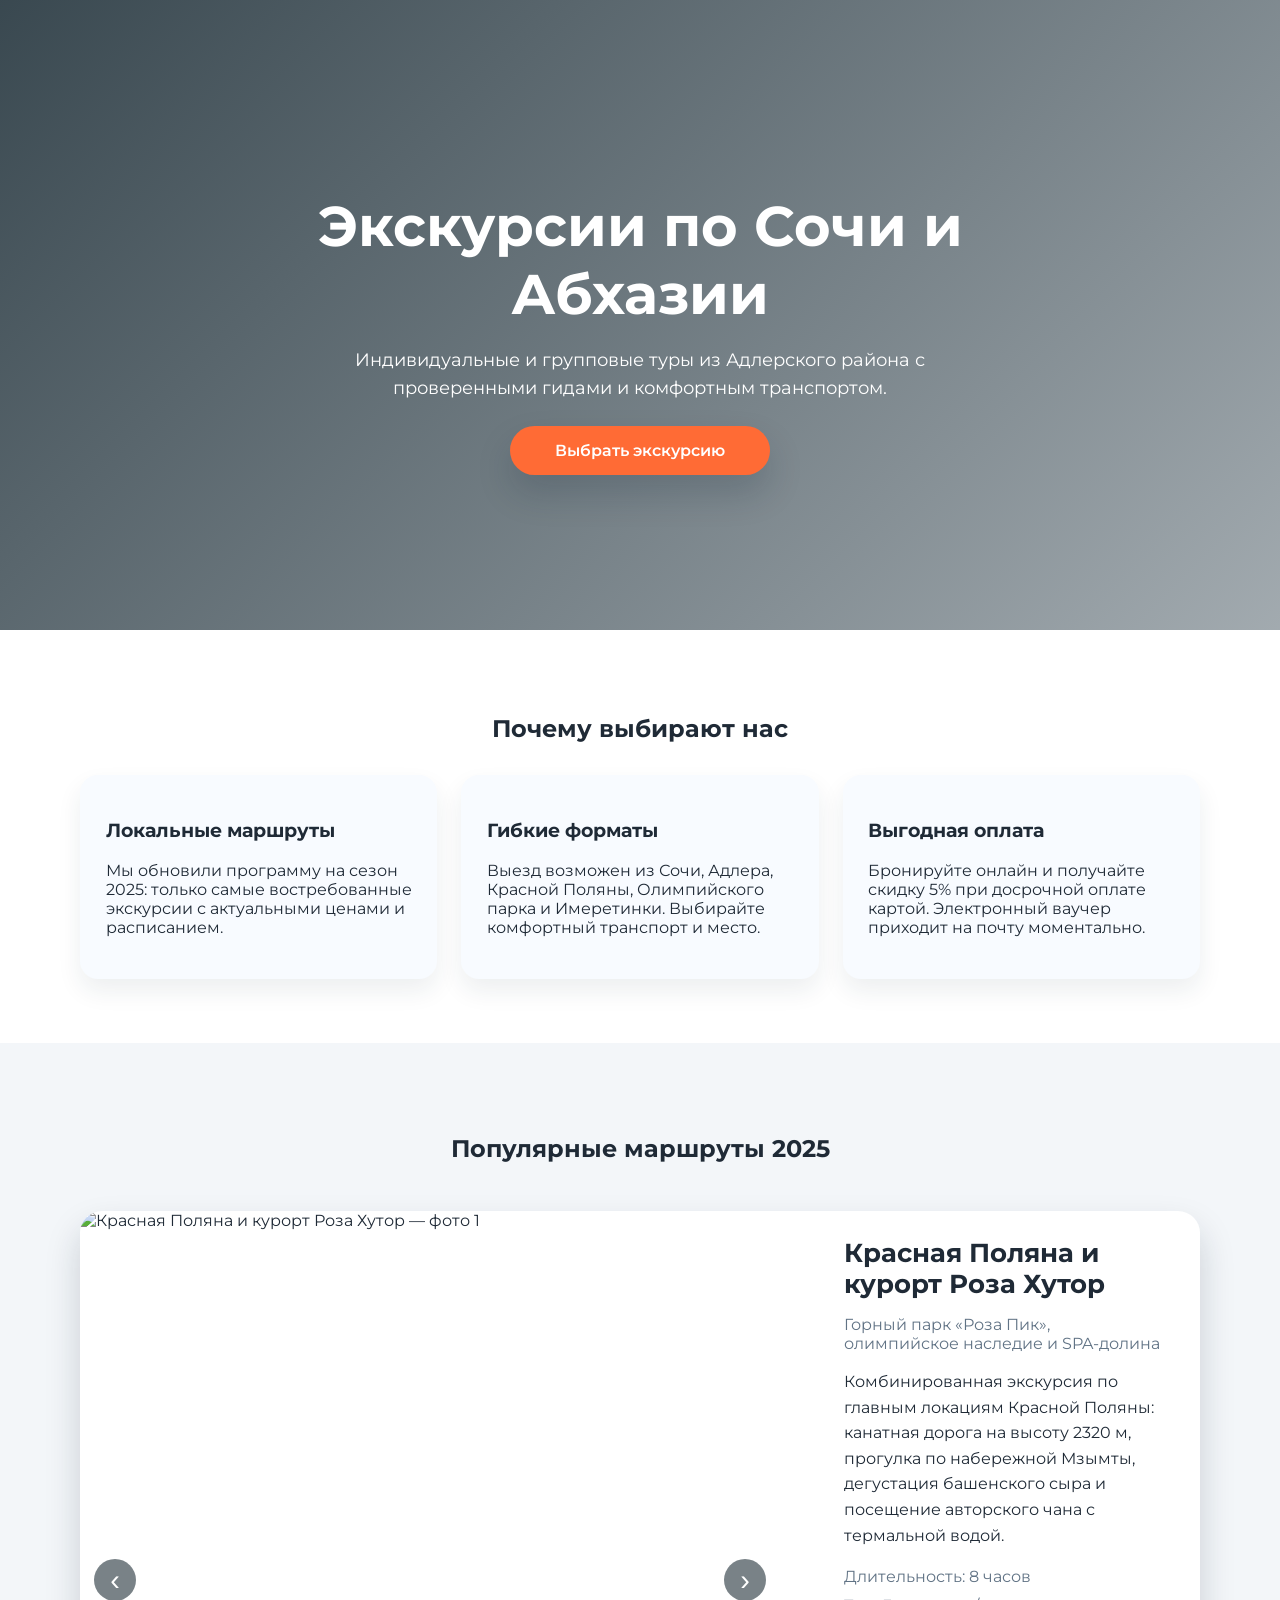
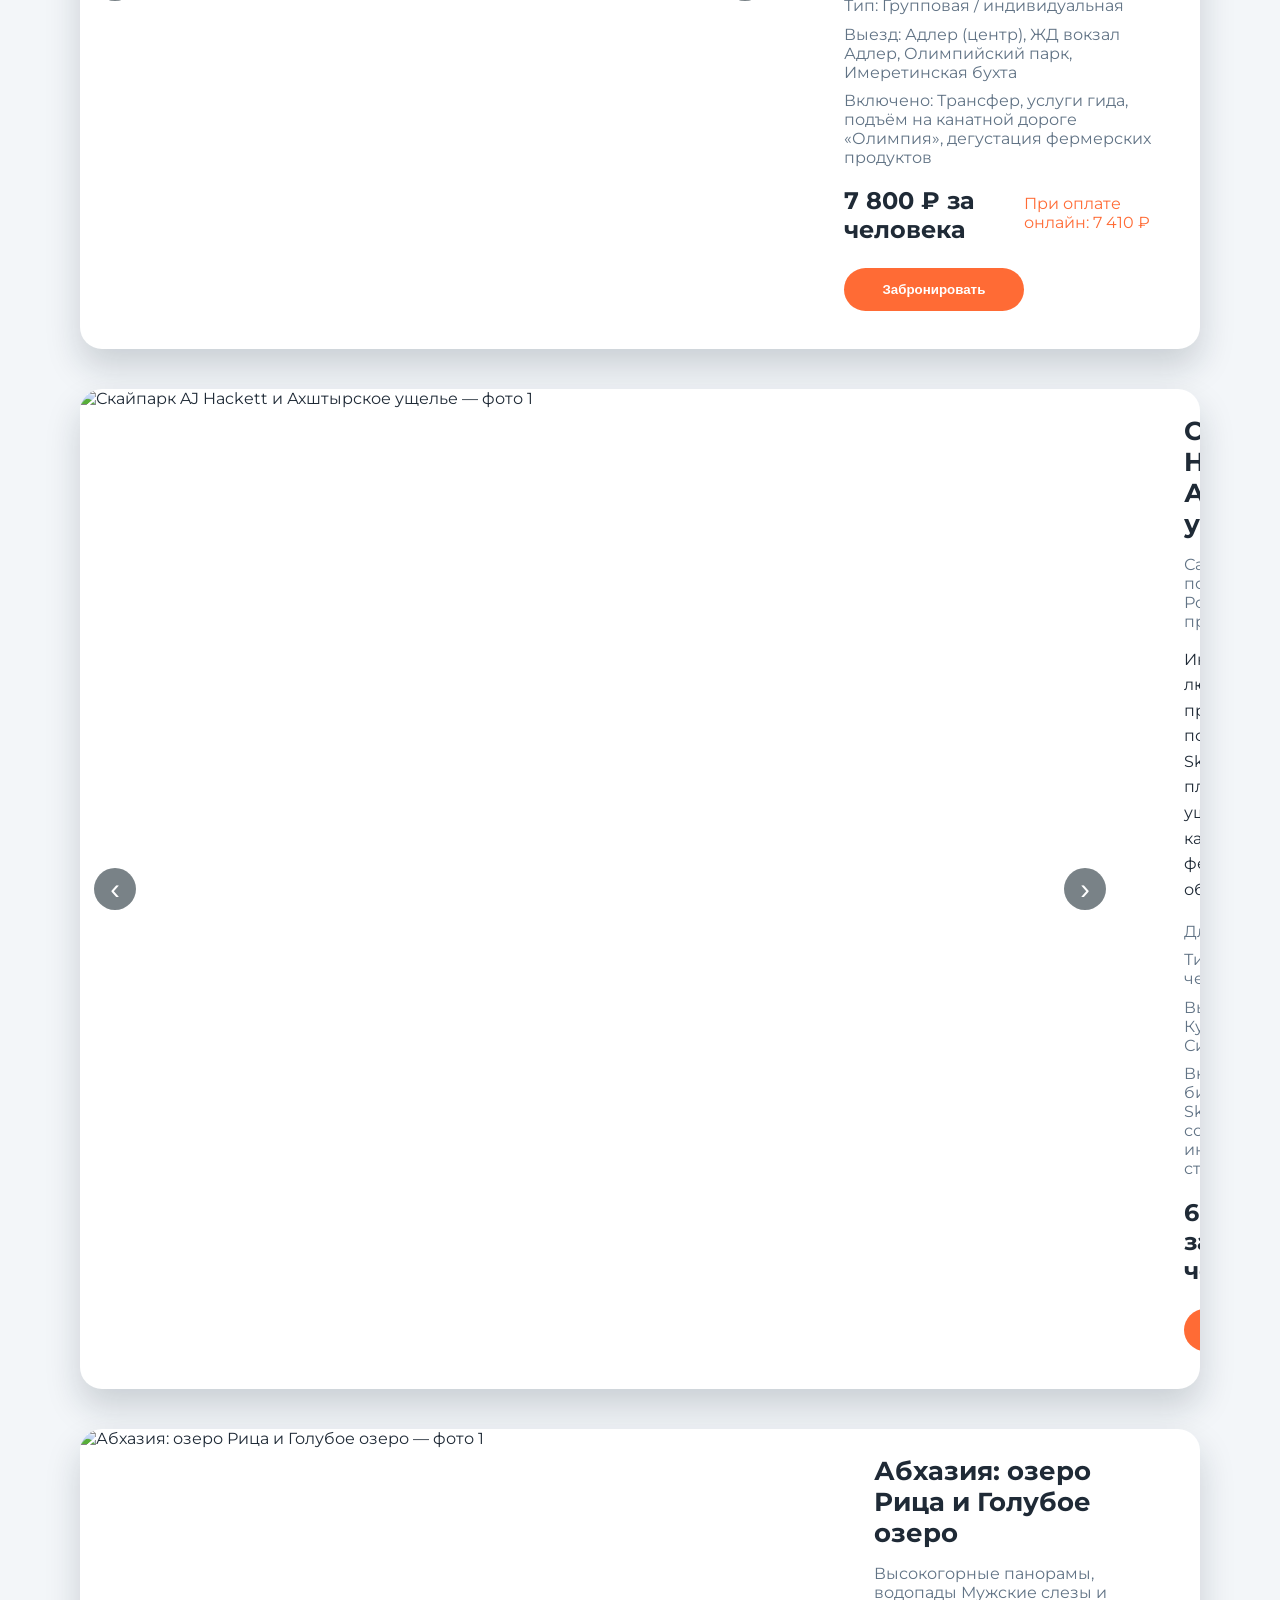
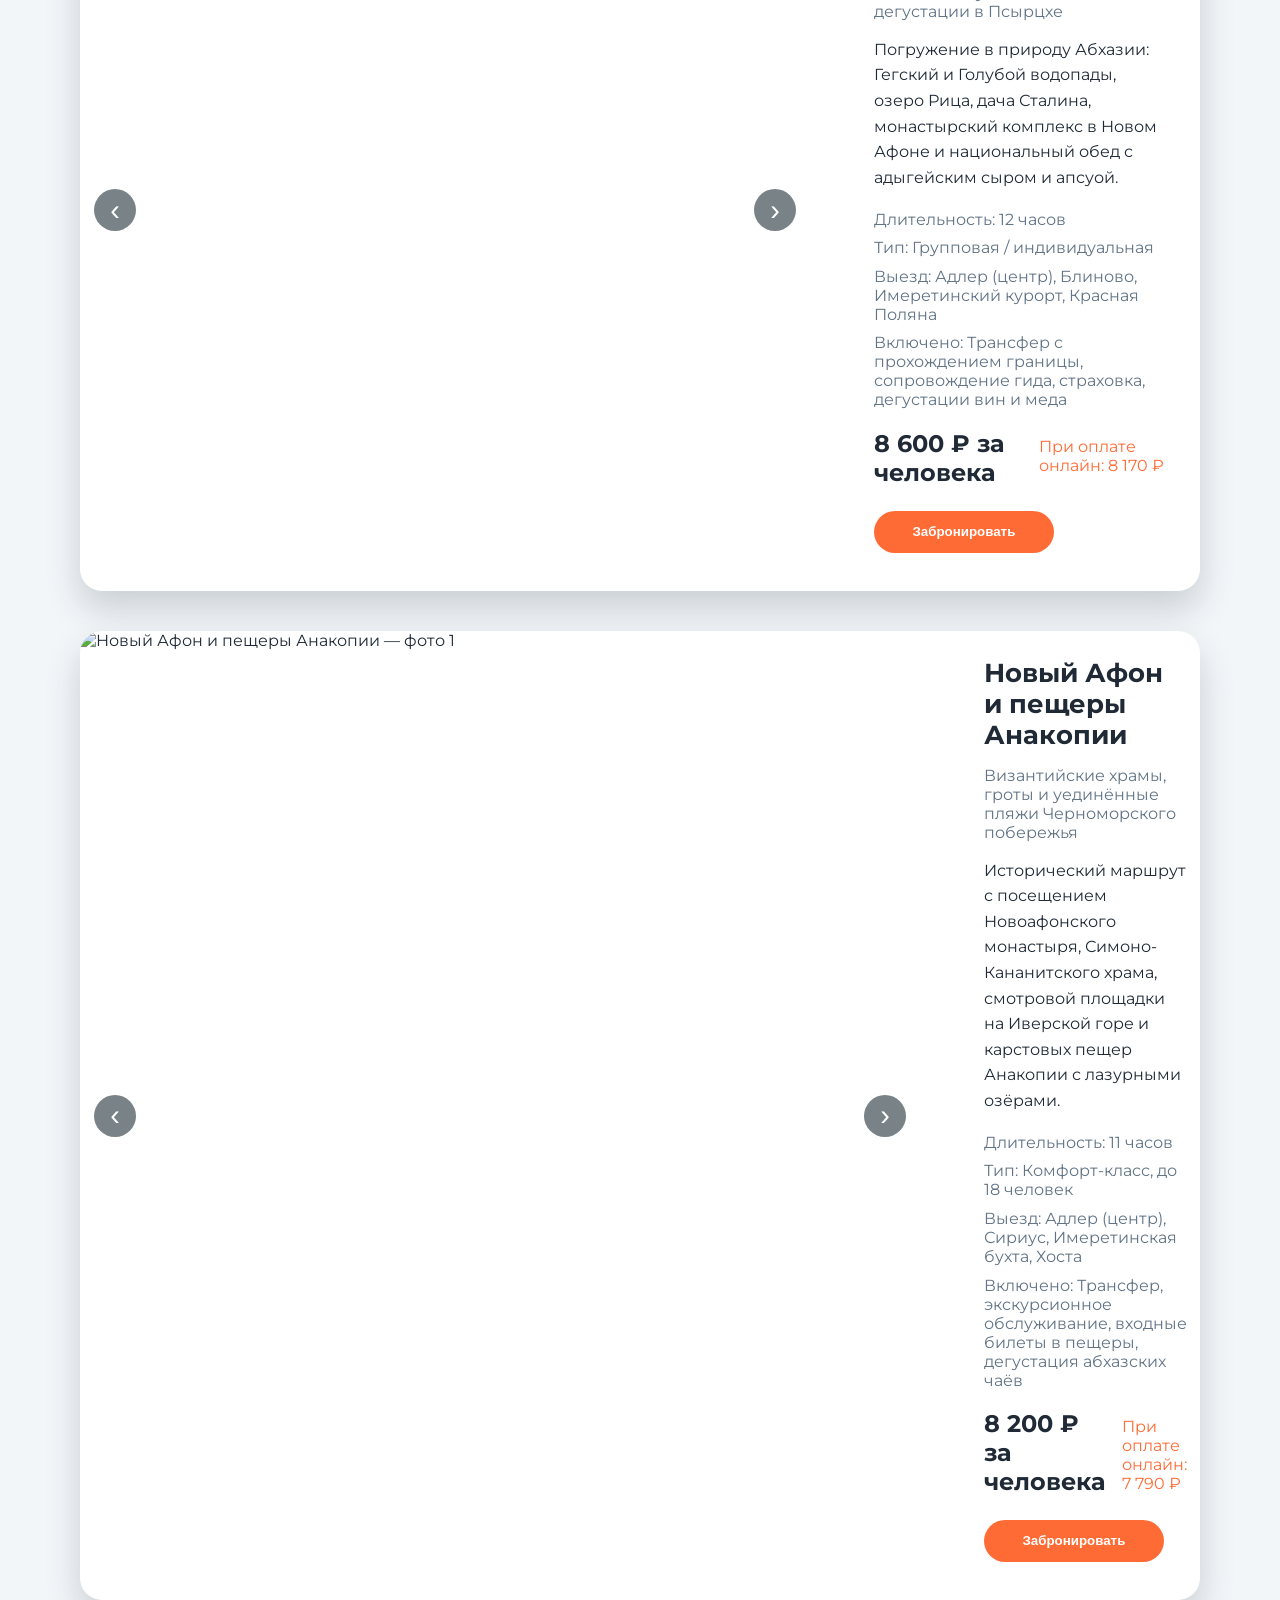
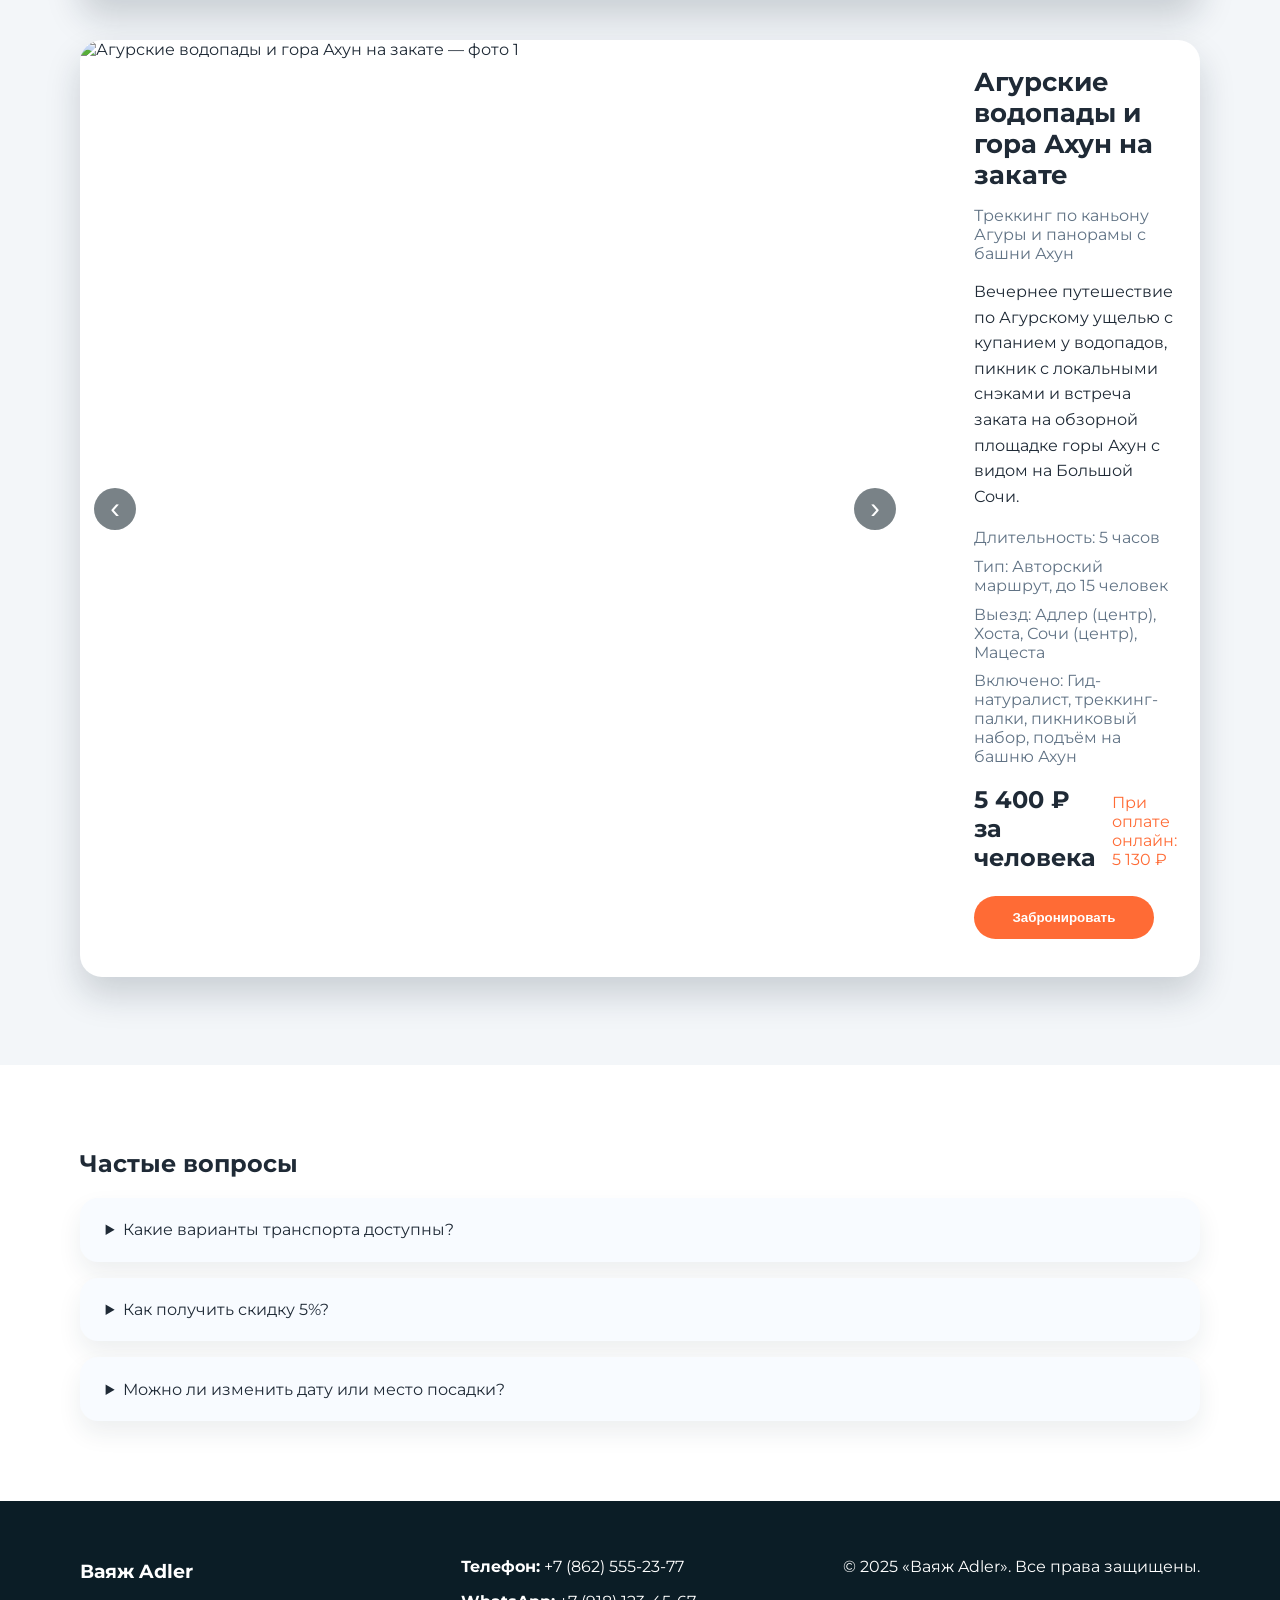
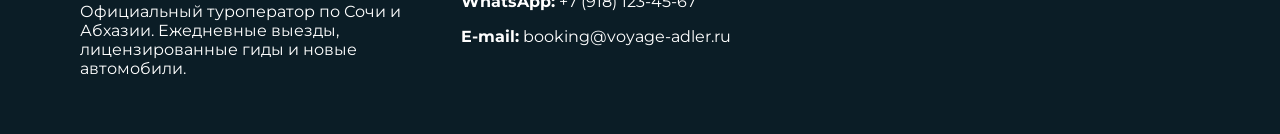
==== index.html @ 71c60f09 "Add excursion booking landing page" ====
<!DOCTYPE html>
<html lang="ru">
<head>
  <meta charset="UTF-8">
  <meta name="viewport" content="width=device-width, initial-scale=1.0">
  <title>Экскурсии Сочи и Абхазии | Ваяж Adler</title>
  <link rel="preconnect" href="https://fonts.googleapis.com">
  <link rel="preconnect" href="https://fonts.gstatic.com" crossorigin>
  <link href="https://fonts.googleapis.com/css2?family=Montserrat:wght@400;600;700&display=swap" rel="stylesheet">
  <link rel="stylesheet" href="css/style.css">
</head>
<body>
  <header class="hero">
    <div class="hero__overlay"></div>
    <div class="hero__content">
      <h1>Экскурсии по Сочи и Абхазии</h1>
      <p>Индивидуальные и групповые туры из Адлерского района с проверенными гидами и комфортным транспортом.</p>
      <a href="#tours" class="hero__cta">Выбрать экскурсию</a>
    </div>
  </header>

  <main>
    <section class="about">
      <div class="container">
        <h2>Почему выбирают нас</h2>
        <div class="about__grid">
          <article>
            <h3>Локальные маршруты</h3>
            <p>Мы обновили программу на сезон 2025: только самые востребованные экскурсии с актуальными ценами и расписанием.</p>
          </article>
          <article>
            <h3>Гибкие форматы</h3>
            <p>Выезд возможен из Сочи, Адлера, Красной Поляны, Олимпийского парка и Имеретинки. Выбирайте комфортный транспорт и место.</p>
          </article>
          <article>
            <h3>Выгодная оплата</h3>
            <p>Бронируйте онлайн и получайте скидку 5% при досрочной оплате картой. Электронный ваучер приходит на почту моментально.</p>
          </article>
        </div>
      </div>
    </section>

    <section id="tours" class="tours container">
      <h2>Популярные маршруты 2025</h2>
      <div id="tour-list" class="tours__list"></div>
    </section>

    <section class="faq">
      <div class="container">
        <h2>Частые вопросы</h2>
        <details>
          <summary>Какие варианты транспорта доступны?</summary>
          <p>Для индивидуальных и малых групп доступны бизнес-класс кроссоверы и минивэны на 6–8 мест, для больших компаний — комфортные туристические автобусы на 30–45 мест.</p>
        </details>
        <details>
          <summary>Как получить скидку 5%?</summary>
          <p>При выборе опции «Оплатить онлайн картой» система автоматически рассчитает скидку. После оплаты вы получаете подтверждение и ваучер на указанную почту.</p>
        </details>
        <details>
          <summary>Можно ли изменить дату или место посадки?</summary>
          <p>Вы можете бесплатно изменить дату и точку выезда не позднее чем за 24 часа до старта экскурсии. Просто ответьте на письмо-подтверждение или свяжитесь с менеджером.</p>
        </details>
      </div>
    </section>
  </main>

  <footer class="footer">
    <div class="container footer__content">
      <div>
        <h3>Ваяж Adler</h3>
        <p>Официальный туроператор по Сочи и Абхазии. Ежедневные выезды, лицензированные гиды и новые автомобили.</p>
      </div>
      <div>
        <p><strong>Телефон:</strong> +7 (862) 555-23-77</p>
        <p><strong>WhatsApp:</strong> +7 (918) 123-45-67</p>
        <p><strong>E-mail:</strong> booking@voyage-adler.ru</p>
      </div>
      <div>
        <p>© 2025 «Ваяж Adler». Все права защищены.</p>
      </div>
    </div>
  </footer>

  <div id="booking-modal" class="modal" aria-hidden="true">
    <div class="modal__dialog" role="dialog" aria-modal="true" aria-labelledby="modal-title">
      <button class="modal__close" type="button" aria-label="Закрыть">×</button>
      <div id="modal-content"></div>
    </div>
  </div>

  <template id="tour-card-template">
    <article class="tour-card">
      <div class="tour-card__media">
        <div class="tour-card__carousel">
          <button class="carousel__btn carousel__btn--prev" type="button" aria-label="Предыдущее фото">‹</button>
          <div class="carousel__viewport">
            <div class="carousel__track"></div>
          </div>
          <button class="carousel__btn carousel__btn--next" type="button" aria-label="Следующее фото">›</button>
        </div>
      </div>
      <div class="tour-card__body">
        <h3 class="tour-card__title"></h3>
        <p class="tour-card__subtitle"></p>
        <p class="tour-card__description"></p>
        <ul class="tour-card__meta"></ul>
        <div class="tour-card__pricing"></div>
        <button class="tour-card__book" type="button">Забронировать</button>
      </div>
    </article>
  </template>

  <template id="booking-form-template">
    <form class="booking-form">
      <h2 id="modal-title">Бронирование экскурсии</h2>
      <p class="booking-form__tour"></p>
      <label>
        Контактное лицо
        <input name="clientName" type="text" required placeholder="Имя и фамилия">
      </label>
      <label>
        Телефон
        <input name="phone" type="tel" required placeholder="+7 (___) ___-__-__">
      </label>
      <label>
        Email для подтверждения
        <input name="email" type="email" required placeholder="name@example.com">
      </label>
      <label>
        Дата экскурсии
        <input name="date" type="date" required>
      </label>
      <label>
        Место выезда
        <select name="pickup" required></select>
      </label>
      <label>
        Транспорт
        <select name="transport" required>
          <option value="minivan" data-capacity="8">Минивэн (до 8 мест)</option>
          <option value="suv" data-capacity="5">Кроссовер (до 5 мест)</option>
          <option value="bus" data-capacity="40">Автобус (до 40 мест)</option>
        </select>
      </label>
      <label>
        Выбор места
        <select name="seat" required></select>
      </label>
      <label>
        Количество участников
        <input name="participants" type="number" min="1" max="40" value="2" required>
      </label>
      <fieldset class="booking-form__payment">
        <legend>Способ оплаты</legend>
        <label>
          <input type="radio" name="payment" value="onsite" checked>
          Оплата на месте (без скидки)
        </label>
        <label>
          <input type="radio" name="payment" value="online">
          Оплатить онлайн картой (скидка 5%)
        </label>
      </fieldset>
      <p class="booking-form__total"></p>
      <button type="submit">Отправить заявку</button>
    </form>
  </template>

  <script src="js/app.js" type="module"></script>
</body>
</html>
---- css/style.css ----
:root {
  --accent: #ff6b35;
  --accent-dark: #e85a2b;
  --bg: #0b1d26;
  --text: #1f2a36;
  --muted: #617385;
  --radius: 18px;
  --shadow: 0 18px 35px rgba(15, 35, 52, 0.18);
}

* {
  box-sizing: border-box;
}

body {
  margin: 0;
  font-family: 'Montserrat', sans-serif;
  color: var(--text);
  background: #f3f6f9;
}

img {
  max-width: 100%;
  display: block;
}

.container {
  width: min(1120px, 90%);
  margin: 0 auto;
}

.hero {
  position: relative;
  min-height: 70vh;
  display: grid;
  place-items: center;
  background: url('https://images.unsplash.com/photo-1526481280695-3c4697b59be5?auto=format&fit=crop&w=1600&q=80') center/cover no-repeat;
  text-align: center;
  color: #fff;
}

.hero__overlay {
  position: absolute;
  inset: 0;
  background: linear-gradient(135deg, rgba(11, 29, 38, 0.8), rgba(11, 29, 38, 0.35));
}

.hero__content {
  position: relative;
  padding: 2rem;
  max-width: 720px;
}

.hero h1 {
  font-size: clamp(2rem, 5vw, 3.5rem);
  margin-bottom: 1rem;
}

.hero p {
  font-size: 1.1rem;
  line-height: 1.6;
  margin-bottom: 1.5rem;
}

.hero__cta {
  display: inline-block;
  padding: 0.95rem 2.8rem;
  background: var(--accent);
  color: #fff;
  font-weight: 600;
  border-radius: 999px;
  text-decoration: none;
  box-shadow: var(--shadow);
  transition: transform 0.3s ease, background 0.3s ease;
}

.hero__cta:hover {
  transform: translateY(-2px);
  background: var(--accent-dark);
}

.about {
  padding: 4rem 0;
  background: #fff;
}

.about h2 {
  text-align: center;
  margin-bottom: 2rem;
}

.about__grid {
  display: grid;
  gap: 1.5rem;
  grid-template-columns: repeat(auto-fit, minmax(220px, 1fr));
}

.about__grid article {
  padding: 1.6rem;
  border-radius: var(--radius);
  background: #f8fbff;
  box-shadow: 0 12px 25px rgba(20, 45, 60, 0.08);
}

.tours {
  padding: 4.5rem 0 5.5rem;
}

.tours h2 {
  text-align: center;
  margin-bottom: 3rem;
}

.tours__list {
  display: grid;
  gap: 2.5rem;
}

.tour-card {
  display: grid;
  gap: 2rem;
  background: #fff;
  border-radius: calc(var(--radius) + 4px);
  box-shadow: var(--shadow);
  overflow: hidden;
}

.tour-card__media {
  position: relative;
  aspect-ratio: 16 / 10;
}

.tour-card__carousel {
  height: 100%;
  position: relative;
}

.carousel__viewport {
  height: 100%;
  overflow: hidden;
}

.carousel__track {
  display: flex;
  height: 100%;
  transition: transform 0.45s ease;
}

.carousel__track img {
  flex: 0 0 100%;
  width: 100%;
  object-fit: cover;
}

.carousel__btn {
  position: absolute;
  top: 50%;
  transform: translateY(-50%);
  background: rgba(11, 29, 38, 0.55);
  color: #fff;
  border: none;
  width: 42px;
  height: 42px;
  border-radius: 50%;
  cursor: pointer;
  font-size: 1.8rem;
  line-height: 1;
  display: grid;
  place-items: center;
  transition: background 0.2s ease;
}

.carousel__btn:hover {
  background: rgba(11, 29, 38, 0.75);
}

.carousel__btn--prev {
  left: 14px;
}

.carousel__btn--next {
  right: 14px;
}

.tour-card__body {
  padding: 0 2rem 2.4rem;
}

.tour-card__title {
  font-size: 1.6rem;
  margin-bottom: 0.3rem;
}

.tour-card__subtitle {
  color: var(--muted);
  margin-bottom: 1rem;
}

.tour-card__description {
  line-height: 1.6;
  margin-bottom: 1.2rem;
}

.tour-card__meta {
  list-style: none;
  padding: 0;
  margin: 0 0 1.2rem;
  display: grid;
  gap: 0.6rem;
}

.tour-card__meta li {
  display: flex;
  align-items: center;
  gap: 0.6rem;
  color: var(--muted);
}

.tour-card__pricing {
  display: flex;
  align-items: baseline;
  gap: 1rem;
  margin-bottom: 1.5rem;
}

.tour-card__price {
  font-size: 1.5rem;
  font-weight: 700;
}

.tour-card__discount {
  font-size: 1rem;
  color: var(--accent);
}

.tour-card__book {
  padding: 0.85rem 2.4rem;
  border: none;
  border-radius: 999px;
  background: var(--accent);
  color: #fff;
  font-weight: 600;
  cursor: pointer;
  transition: transform 0.3s ease, background 0.3s ease;
}

.tour-card__book:hover {
  transform: translateY(-2px);
  background: var(--accent-dark);
}

.faq {
  background: #fff;
  padding: 4rem 0;
}

.faq details {
  background: #f8fbff;
  border-radius: var(--radius);
  padding: 1.4rem 1.6rem;
  margin-bottom: 1rem;
  box-shadow: 0 12px 25px rgba(20, 45, 60, 0.08);
}

.footer {
  background: var(--bg);
  color: #fff;
  padding: 2.5rem 0;
}

.footer__content {
  display: grid;
  gap: 1.5rem;
  grid-template-columns: repeat(auto-fit, minmax(220px, 1fr));
}

.modal {
  position: fixed;
  inset: 0;
  background: rgba(15, 29, 40, 0.55);
  display: none;
  align-items: center;
  justify-content: center;
  padding: 1.5rem;
  z-index: 100;
}

.modal.is-open {
  display: flex;
}

.modal__dialog {
  background: #fff;
  border-radius: calc(var(--radius) + 4px);
  width: min(620px, 100%);
  max-height: 90vh;
  overflow-y: auto;
  padding: 2.2rem;
  position: relative;
  box-shadow: var(--shadow);
}

.modal__close {
  position: absolute;
  right: 1.2rem;
  top: 1.2rem;
  border: none;
  background: none;
  font-size: 2rem;
  cursor: pointer;
  color: var(--muted);
}

.booking-form {
  display: grid;
  gap: 1rem;
}

.booking-form label,
.booking-form fieldset {
  display: grid;
  gap: 0.4rem;
  font-weight: 600;
  color: var(--text);
}

.booking-form input,
.booking-form select {
  padding: 0.75rem 0.9rem;
  border-radius: 12px;
  border: 1px solid #d2dfea;
  font-family: inherit;
  font-size: 1rem;
}

.booking-form fieldset {
  border: 1px solid #d2dfea;
  border-radius: 14px;
  padding: 1rem 1.2rem;
}

.booking-form fieldset label {
  font-weight: 500;
}

.booking-form button[type="submit"] {
  padding: 0.9rem 1.6rem;
  background: var(--accent);
  color: #fff;
  border: none;
  border-radius: 999px;
  font-weight: 600;
  cursor: pointer;
  transition: transform 0.3s ease, background 0.3s ease;
}

.booking-form button[type="submit"]:hover {
  transform: translateY(-2px);
  background: var(--accent-dark);
}

.booking-form__total {
  font-weight: 600;
  font-size: 1.1rem;
}

@media (min-width: 920px) {
  .tour-card {
    grid-template-columns: 1.1fr 1fr;
  }

  .tour-card__media {
    aspect-ratio: auto;
    min-height: 100%;
  }
}

@media (max-width: 640px) {
  .tour-card__body {
    padding: 0 1.4rem 1.8rem;
  }

  .carousel__btn {
    width: 38px;
    height: 38px;
    font-size: 1.5rem;
  }
}
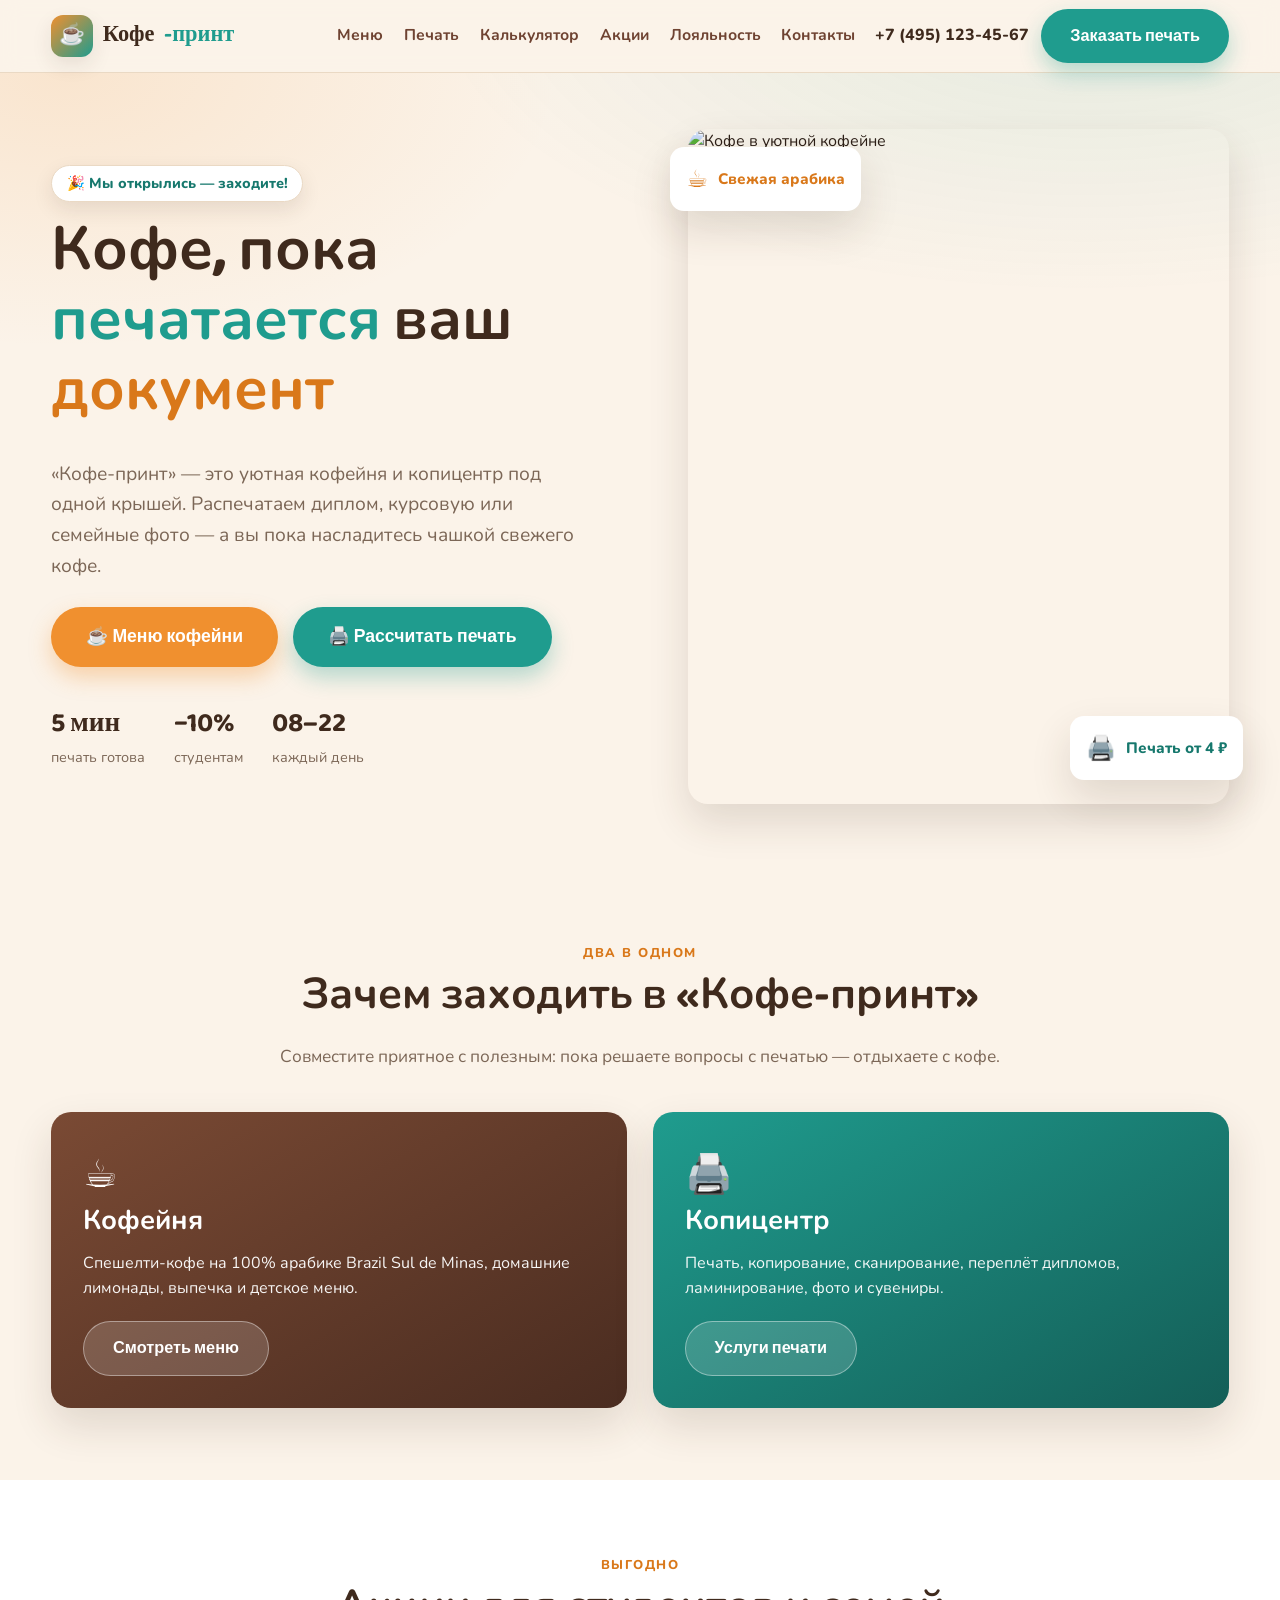
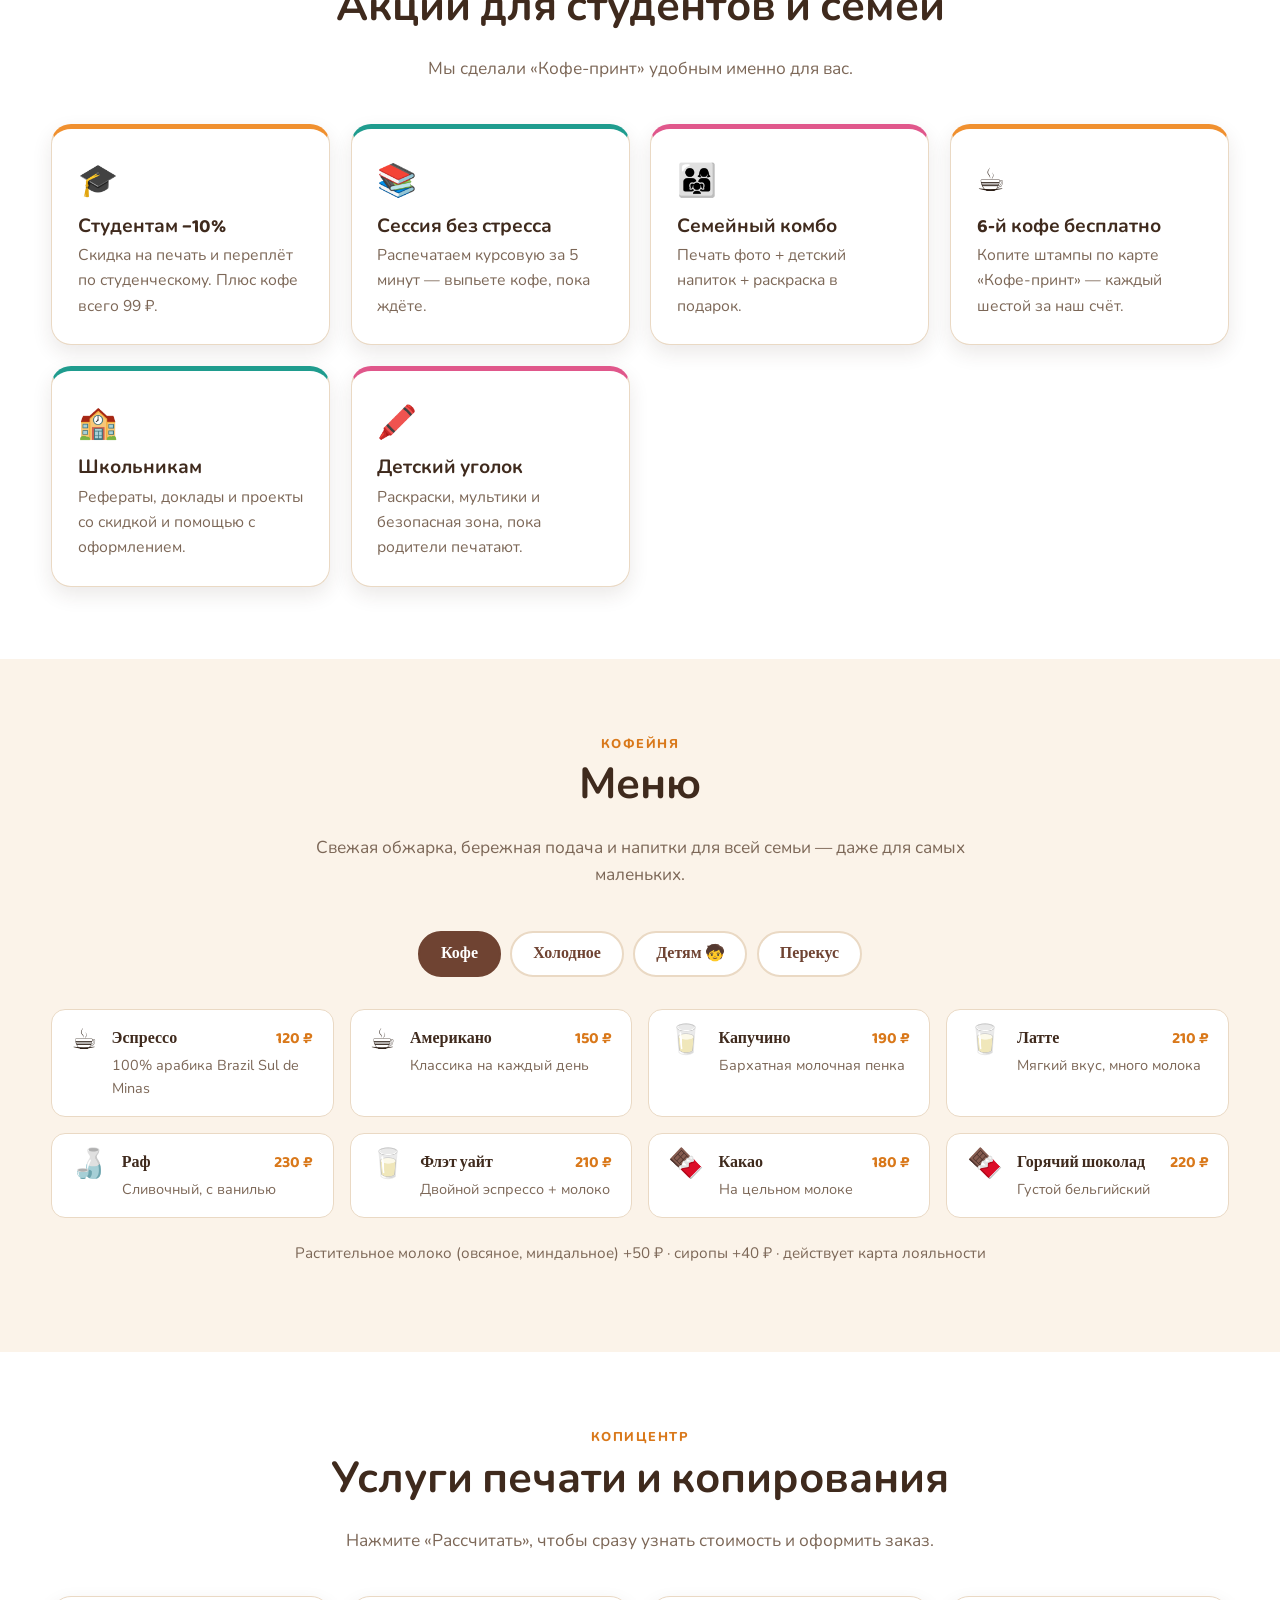
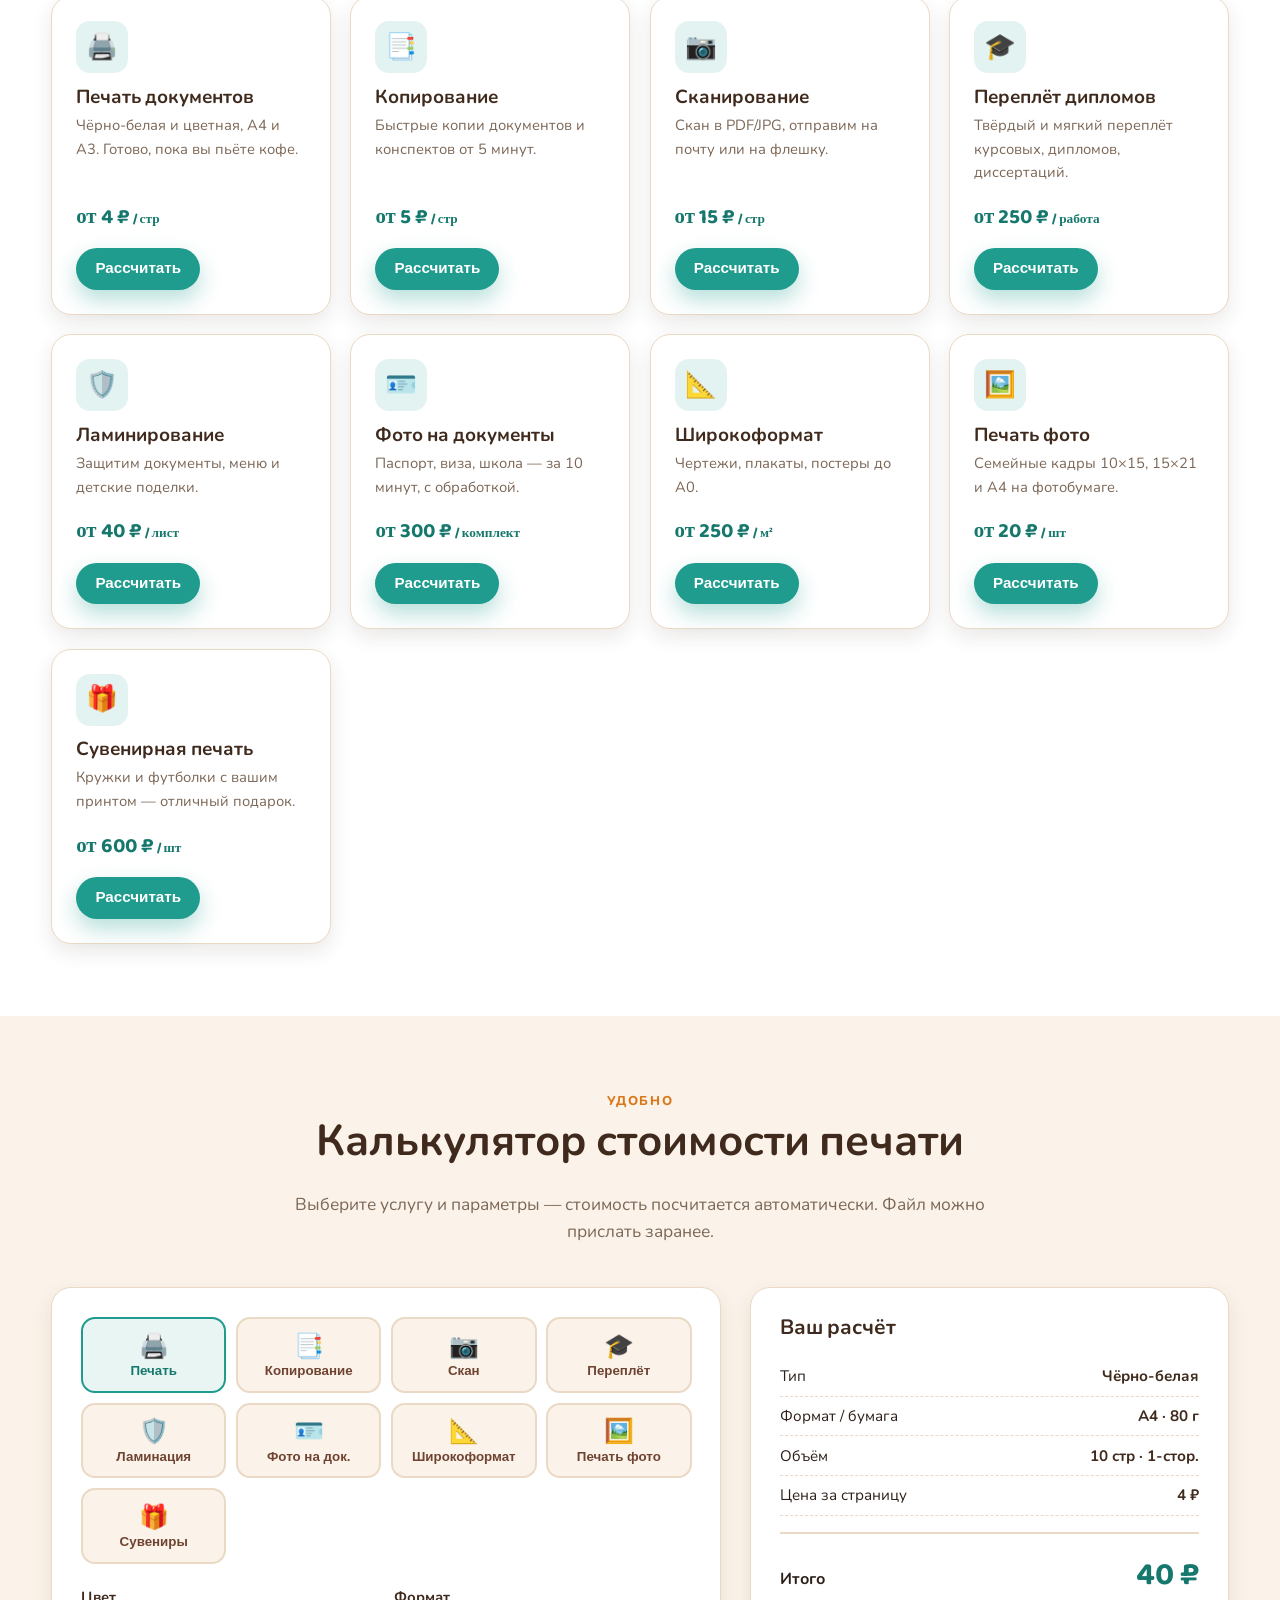
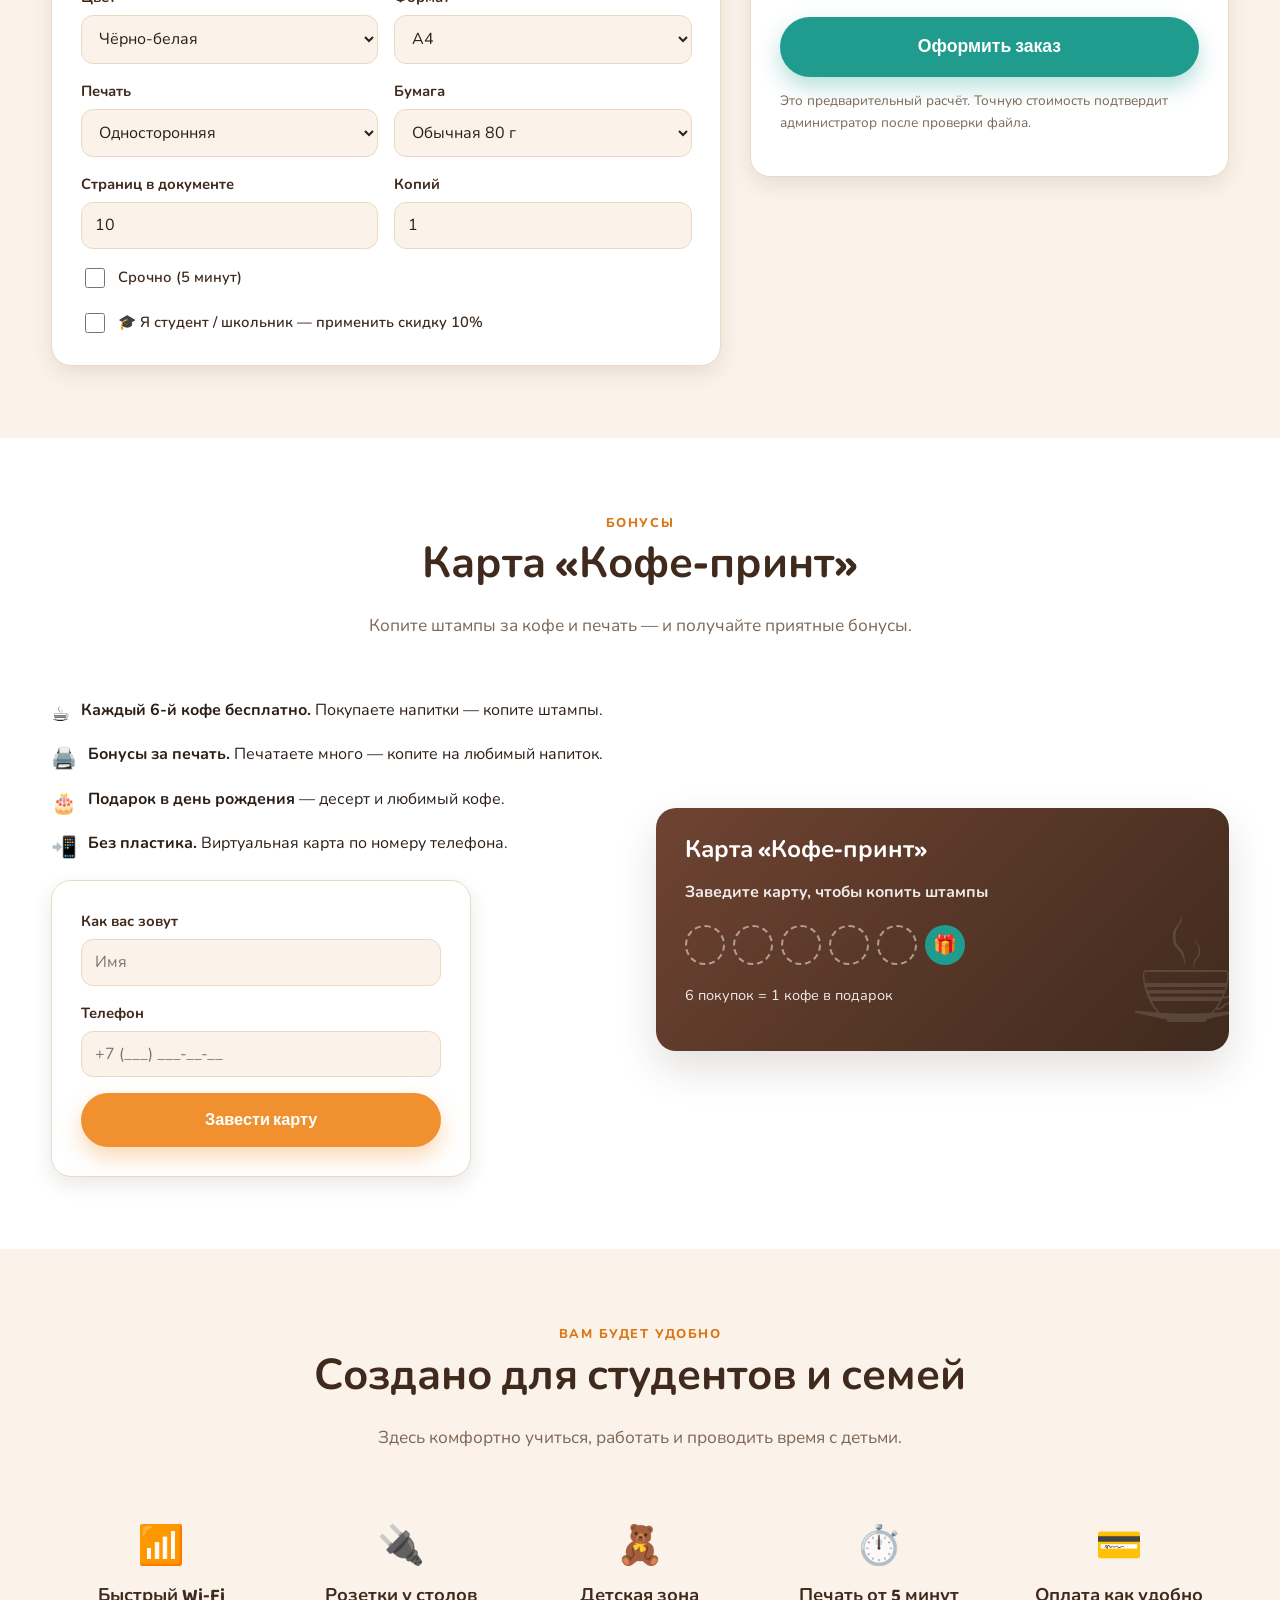
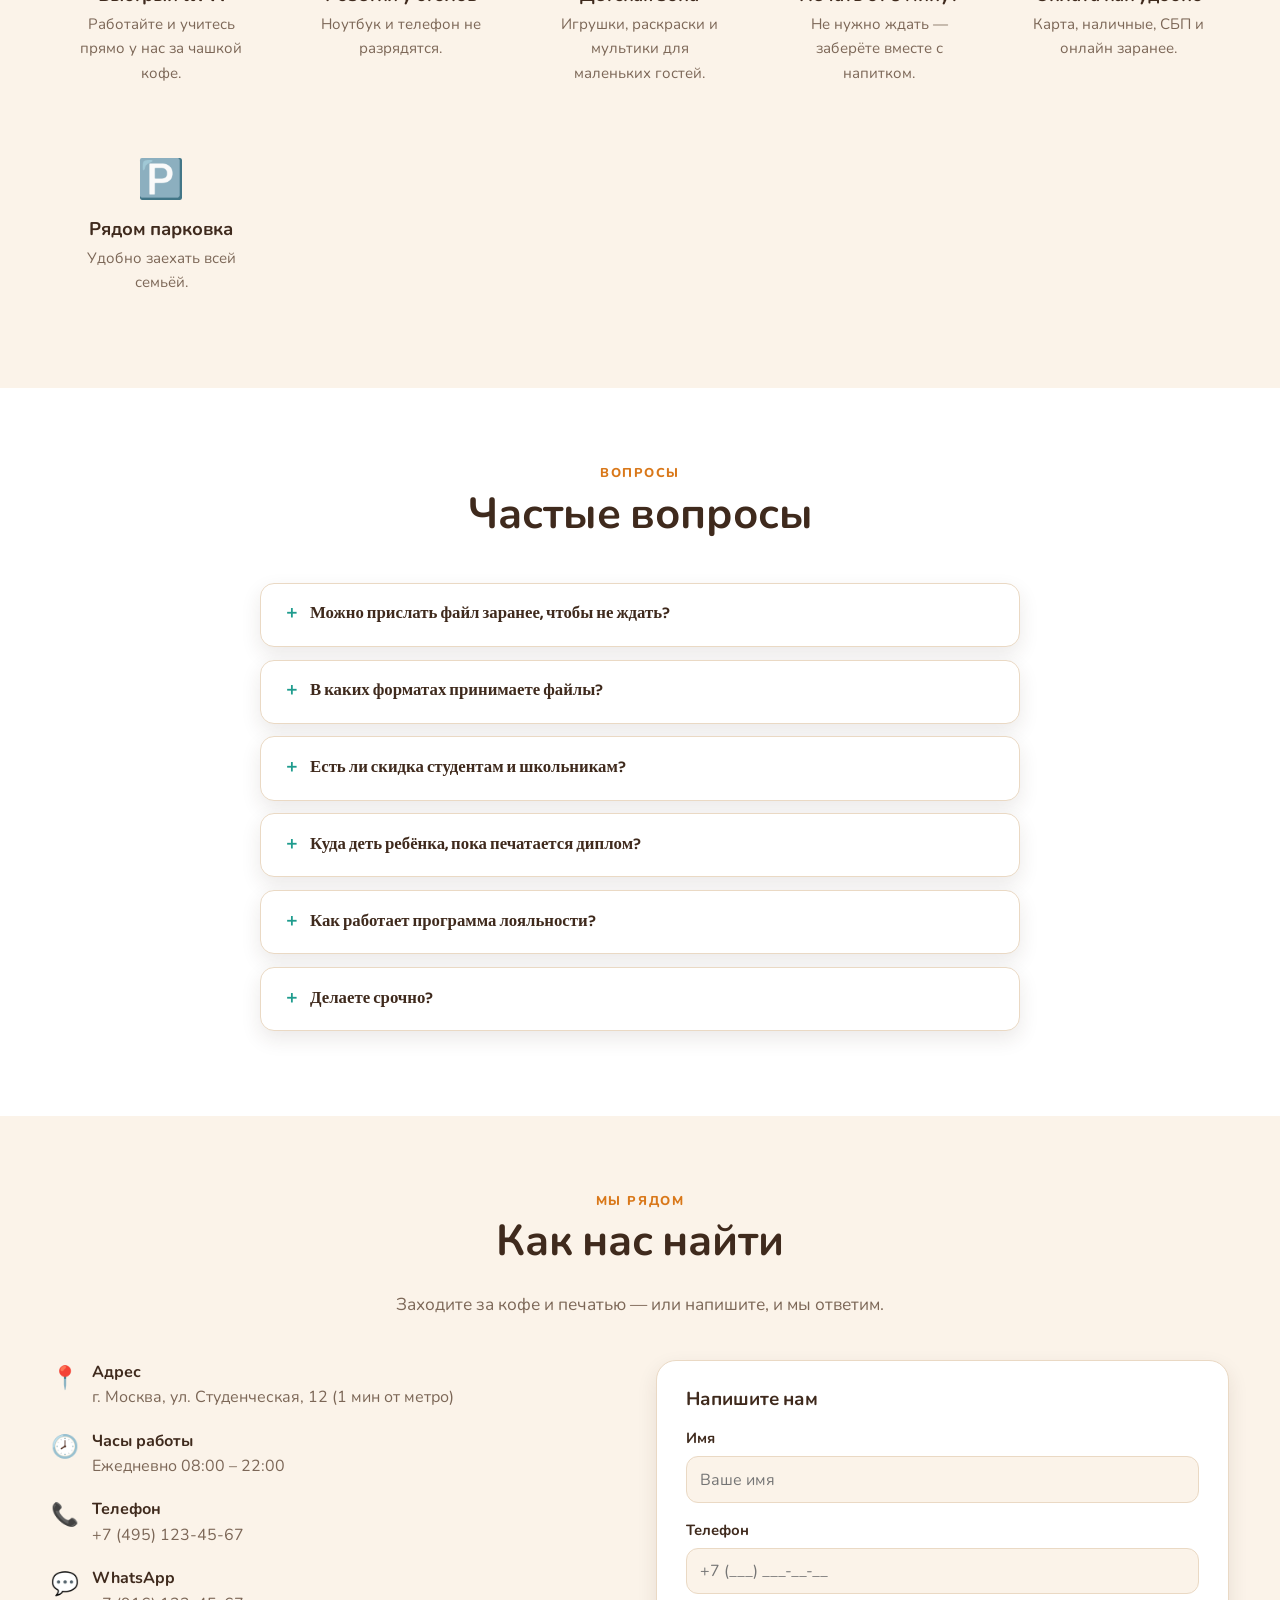
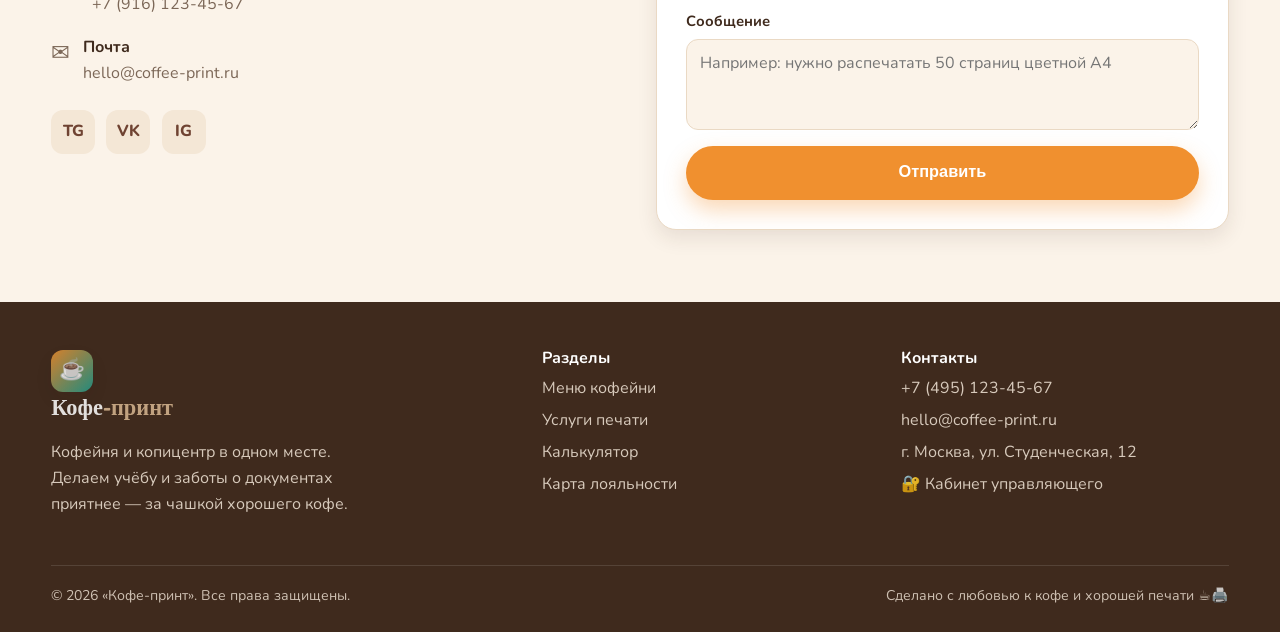
==== commit 0fe6d6ec: "Сайт «Кофе-принт»: кофейня + копицентр с калькулятором и кабинетом управляющего Заменяет лендинг экс" ====
--- a/index.html
+++ b/index.html
@@ -3,169 +3,298 @@
 <head>
   <meta charset="UTF-8">
   <meta name="viewport" content="width=device-width, initial-scale=1.0">
-  <title>Экскурсии Сочи и Абхазии | Ваяж Adler</title>
+  <title>Кофе-принт — кофейня и копицентр в одном месте</title>
+  <meta name="description" content="Кофе-принт — спешелти-кофе и печать в одном месте. Распечатаем диплом, курсовую, фото и сделаем кофе, пока вы ждёте. Скидки студентам, детский уголок, онлайн-заказ печати.">
   <link rel="preconnect" href="https://fonts.googleapis.com">
   <link rel="preconnect" href="https://fonts.gstatic.com" crossorigin>
-  <link href="https://fonts.googleapis.com/css2?family=Montserrat:wght@400;600;700&display=swap" rel="stylesheet">
+  <link href="https://fonts.googleapis.com/css2?family=Baloo+2:wght@500;600;700;800&family=Nunito:wght@400;600;700;800&display=swap" rel="stylesheet">
   <link rel="stylesheet" href="css/style.css">
+  <link rel="icon" href="data:image/svg+xml,<svg xmlns='http://www.w3.org/2000/svg' viewBox='0 0 100 100'><text y='.9em' font-size='90'>☕</text></svg>">
 </head>
 <body>
-  <header class="hero">
-    <div class="hero__overlay"></div>
-    <div class="hero__content">
-      <h1>Экскурсии по Сочи и Абхазии</h1>
-      <p>Индивидуальные и групповые туры из Адлерского района с проверенными гидами и комфортным транспортом.</p>
-      <a href="#tours" class="hero__cta">Выбрать экскурсию</a>
+  <!-- ===== Хедер ===== -->
+  <header class="header">
+    <div class="container header__inner">
+      <a href="#" class="logo"><span class="logo__mark">☕</span>Кофе<b>-принт</b></a>
+      <nav class="nav" id="nav">
+        <a href="#menu">Меню</a>
+        <a href="#services">Печать</a>
+        <a href="#calculator">Калькулятор</a>
+        <a href="#offers">Акции</a>
+        <a href="#loyalty">Лояльность</a>
+        <a href="#contacts">Контакты</a>
+      </nav>
+      <div class="header__cta">
+        <a class="header__phone" data-phone href="tel:+74951234567">+7 (495) 123-45-67</a>
+        <button class="btn btn--ink" data-open-order>Заказать печать</button>
+      </div>
+      <button class="burger" id="burger" aria-label="Меню">☰</button>
     </div>
   </header>
 
   <main>
-    <section class="about">
-      <div class="container">
-        <h2>Почему выбирают нас</h2>
-        <div class="about__grid">
-          <article>
-            <h3>Локальные маршруты</h3>
-            <p>Мы обновили программу на сезон 2025: только самые востребованные экскурсии с актуальными ценами и расписанием.</p>
-          </article>
-          <article>
-            <h3>Гибкие форматы</h3>
-            <p>Выезд возможен из Сочи, Адлера, Красной Поляны, Олимпийского парка и Имеретинки. Выбирайте комфортный транспорт и место.</p>
-          </article>
-          <article>
-            <h3>Выгодная оплата</h3>
-            <p>Бронируйте онлайн и получайте скидку 5% при досрочной оплате картой. Электронный ваучер приходит на почту моментально.</p>
-          </article>
-        </div>
-      </div>
-    </section>
-
-    <section id="tours" class="tours container">
-      <h2>Популярные маршруты 2025</h2>
-      <div id="tour-list" class="tours__list"></div>
-    </section>
-
-    <section class="faq">
-      <div class="container">
-        <h2>Частые вопросы</h2>
-        <details>
-          <summary>Какие варианты транспорта доступны?</summary>
-          <p>Для индивидуальных и малых групп доступны бизнес-класс кроссоверы и минивэны на 6–8 мест, для больших компаний — комфортные туристические автобусы на 30–45 мест.</p>
-        </details>
-        <details>
-          <summary>Как получить скидку 5%?</summary>
-          <p>При выборе опции «Оплатить онлайн картой» система автоматически рассчитает скидку. После оплаты вы получаете подтверждение и ваучер на указанную почту.</p>
-        </details>
-        <details>
-          <summary>Можно ли изменить дату или место посадки?</summary>
-          <p>Вы можете бесплатно изменить дату и точку выезда не позднее чем за 24 часа до старта экскурсии. Просто ответьте на письмо-подтверждение или свяжитесь с менеджером.</p>
-        </details>
+    <!-- ===== Hero ===== -->
+    <section class="hero">
+      <div class="container hero__grid">
+        <div>
+          <span class="hero__badge">🎉 Мы открылись — заходите!</span>
+          <h1>Кофе, пока <span class="ink">печатается</span> ваш <span class="amber">документ</span></h1>
+          <p class="hero__lead">«Кофе-принт» — это уютная кофейня и копицентр под одной крышей. Распечатаем диплом, курсовую или семейные фото — а вы пока насладитесь чашкой свежего кофе.</p>
+          <div class="hero__actions">
+            <a href="#menu" class="btn btn--amber btn--lg">☕ Меню кофейни</a>
+            <a href="#calculator" class="btn btn--ink btn--lg">🖨️ Рассчитать печать</a>
+          </div>
+          <div class="hero__stats">
+            <div><b>5 мин</b><span>печать готова</span></div>
+            <div><b>−10%</b><span>студентам</span></div>
+            <div><b>08–22</b><span>каждый день</span></div>
+          </div>
+        </div>
+        <div class="hero__media">
+          <img src="https://images.unsplash.com/photo-1495474472287-4d71bcdd2085?auto=format&fit=crop&w=900&q=80" alt="Кофе в уютной кофейне">
+          <div class="hero__float hero__float--1"><span class="emoji">☕</span> Свежая арабика</div>
+          <div class="hero__float hero__float--2"><span class="emoji">🖨️</span> Печать от 4 ₽</div>
+        </div>
+      </div>
+    </section>
+
+    <!-- ===== Две причины ===== -->
+    <section class="section">
+      <div class="container">
+        <div class="section__head">
+          <span class="eyebrow">Два в одном</span>
+          <h2>Зачем заходить в «Кофе-принт»</h2>
+          <p>Совместите приятное с полезным: пока решаете вопросы с печатью — отдыхаете с кофе.</p>
+        </div>
+        <div class="duo">
+          <div class="duo__card duo__card--coffee">
+            <div class="emoji">☕</div>
+            <h3>Кофейня</h3>
+            <p>Спешелти-кофе на 100% арабике Brazil Sul de Minas, домашние лимонады, выпечка и детское меню.</p>
+            <a href="#menu" class="btn">Смотреть меню</a>
+          </div>
+          <div class="duo__card duo__card--print">
+            <div class="emoji">🖨️</div>
+            <h3>Копицентр</h3>
+            <p>Печать, копирование, сканирование, переплёт дипломов, ламинирование, фото и сувениры.</p>
+            <a href="#services" class="btn">Услуги печати</a>
+          </div>
+        </div>
+      </div>
+    </section>
+
+    <!-- ===== Акции для ЦА ===== -->
+    <section class="section section--tint" id="offers-section">
+      <div class="container">
+        <div class="section__head">
+          <span class="eyebrow">Выгодно</span>
+          <h2>Акции для студентов и семей</h2>
+          <p>Мы сделали «Кофе-принт» удобным именно для вас.</p>
+        </div>
+        <div class="offers" id="offers"></div>
+      </div>
+    </section>
+
+    <!-- ===== Меню кофейни ===== -->
+    <section class="section" id="menu">
+      <div class="container">
+        <div class="section__head">
+          <span class="eyebrow">Кофейня</span>
+          <h2>Меню</h2>
+          <p>Свежая обжарка, бережная подача и напитки для всей семьи — даже для самых маленьких.</p>
+        </div>
+        <div class="tabs" id="menu-tabs"></div>
+        <div class="menu-grid" id="menu-grid"></div>
+        <p class="menu-note">Растительное молоко (овсяное, миндальное) +50 ₽ · сиропы +40 ₽ · действует карта лояльности</p>
+      </div>
+    </section>
+
+    <!-- ===== Услуги печати ===== -->
+    <section class="section section--tint" id="services-section">
+      <div class="container">
+        <div class="section__head">
+          <span class="eyebrow">Копицентр</span>
+          <h2>Услуги печати и копирования</h2>
+          <p>Нажмите «Рассчитать», чтобы сразу узнать стоимость и оформить заказ.</p>
+        </div>
+        <div class="services" id="services"></div>
+      </div>
+    </section>
+
+    <!-- ===== Калькулятор ===== -->
+    <section class="section" id="calculator">
+      <div class="container">
+        <div class="section__head">
+          <span class="eyebrow">Удобно</span>
+          <h2>Калькулятор стоимости печати</h2>
+          <p>Выберите услугу и параметры — стоимость посчитается автоматически. Файл можно прислать заранее.</p>
+        </div>
+        <div class="calc">
+          <div class="calc__form">
+            <div class="calc__service-select" id="calc-services"></div>
+            <div class="calc__fields" id="calc-fields"></div>
+            <div class="field field--check" style="margin-top:1.2rem">
+              <input type="checkbox" id="calc-student">
+              <label for="calc-student">🎓 Я студент / школьник — применить скидку 10%</label>
+            </div>
+          </div>
+          <aside class="calc__summary">
+            <h3>Ваш расчёт</h3>
+            <div class="calc__rows" id="calc-rows"></div>
+            <div class="calc__total"><span>Итого</span><b id="calc-total-value">0 ₽</b></div>
+            <button class="btn btn--ink btn--block btn--lg" id="calc-order-btn">Оформить заказ</button>
+            <p class="calc__hint">Это предварительный расчёт. Точную стоимость подтвердит администратор после проверки файла.</p>
+          </aside>
+        </div>
+      </div>
+    </section>
+
+    <!-- ===== Лояльность ===== -->
+    <section class="section section--tint" id="loyalty">
+      <div class="container">
+        <div class="section__head">
+          <span class="eyebrow">Бонусы</span>
+          <h2>Карта «Кофе-принт»</h2>
+          <p>Копите штампы за кофе и печать — и получайте приятные бонусы.</p>
+        </div>
+        <div class="loyalty">
+          <div>
+            <ul>
+              <li><span class="emoji">☕</span><span><b>Каждый 6-й кофе бесплатно.</b> Покупаете напитки — копите штампы.</span></li>
+              <li><span class="emoji">🖨️</span><span><b>Бонусы за печать.</b> Печатаете много — копите на любимый напиток.</span></li>
+              <li><span class="emoji">🎂</span><span><b>Подарок в день рождения</b> — десерт и любимый кофе.</span></li>
+              <li><span class="emoji">📲</span><span><b>Без пластика.</b> Виртуальная карта по номеру телефона.</span></li>
+            </ul>
+            <div id="loy-form-wrap">
+              <form id="loy-form" class="contact-form" style="max-width:420px">
+                <div class="field"><label for="loy-name">Как вас зовут</label><input id="loy-name" name="name" type="text" placeholder="Имя" required></div>
+                <div class="field"><label for="loy-phone">Телефон</label><input id="loy-phone" name="phone" type="tel" placeholder="+7 (___) ___-__-__" required></div>
+                <button type="submit" class="btn btn--amber btn--block">Завести карту</button>
+              </form>
+            </div>
+          </div>
+          <div class="loy-card" id="loy-card">
+            <h3>Карта «Кофе-принт»</h3>
+            <p class="loy-card__name">Заведите карту, чтобы копить штампы</p>
+            <div class="loy-stamps">
+              <div class="loy-stamp"></div><div class="loy-stamp"></div><div class="loy-stamp"></div>
+              <div class="loy-stamp"></div><div class="loy-stamp"></div><div class="loy-stamp is-gift">🎁</div>
+            </div>
+            <p class="loy-card__hint">6 покупок = 1 кофе в подарок</p>
+          </div>
+        </div>
+      </div>
+    </section>
+
+    <!-- ===== Удобства ===== -->
+    <section class="section">
+      <div class="container">
+        <div class="section__head">
+          <span class="eyebrow">Вам будет удобно</span>
+          <h2>Создано для студентов и семей</h2>
+          <p>Здесь комфортно учиться, работать и проводить время с детьми.</p>
+        </div>
+        <div class="perks" id="perks"></div>
+      </div>
+    </section>
+
+    <!-- ===== FAQ ===== -->
+    <section class="section section--tint">
+      <div class="container">
+        <div class="section__head">
+          <span class="eyebrow">Вопросы</span>
+          <h2>Частые вопросы</h2>
+        </div>
+        <div class="faq-list" id="faq"></div>
+      </div>
+    </section>
+
+    <!-- ===== Контакты ===== -->
+    <section class="section" id="contacts">
+      <div class="container">
+        <div class="section__head">
+          <span class="eyebrow">Мы рядом</span>
+          <h2>Как нас найти</h2>
+          <p>Заходите за кофе и печатью — или напишите, и мы ответим.</p>
+        </div>
+        <div class="contacts">
+          <div class="contacts__info" id="contact-info"></div>
+          <form class="contact-form" id="contact-form">
+            <h3 style="margin:0">Напишите нам</h3>
+            <div class="field"><label for="cn">Имя</label><input id="cn" name="name" type="text" required placeholder="Ваше имя"></div>
+            <div class="field"><label for="cp">Телефон</label><input id="cp" name="phone" type="tel" required placeholder="+7 (___) ___-__-__"></div>
+            <div class="field"><label for="cm">Сообщение</label><textarea id="cm" name="message" rows="3" style="padding:.7rem .8rem;border:1.5px solid var(--line);border-radius:12px;font-family:inherit;font-size:1rem;background:var(--cream)" placeholder="Например: нужно распечатать 50 страниц цветной А4"></textarea></div>
+            <button type="submit" class="btn btn--amber btn--block">Отправить</button>
+          </form>
+        </div>
       </div>
     </section>
   </main>
 
+  <!-- ===== Footer ===== -->
   <footer class="footer">
-    <div class="container footer__content">
-      <div>
-        <h3>Ваяж Adler</h3>
-        <p>Официальный туроператор по Сочи и Абхазии. Ежедневные выезды, лицензированные гиды и новые автомобили.</p>
-      </div>
-      <div>
-        <p><strong>Телефон:</strong> +7 (862) 555-23-77</p>
-        <p><strong>WhatsApp:</strong> +7 (918) 123-45-67</p>
-        <p><strong>E-mail:</strong> booking@voyage-adler.ru</p>
-      </div>
-      <div>
-        <p>© 2025 «Ваяж Adler». Все права защищены.</p>
+    <div class="container">
+      <div class="footer__grid">
+        <div>
+          <a href="#" class="logo" style="color:#fff"><span class="logo__mark">☕</span>Кофе<b style="color:var(--latte)">-принт</b></a>
+          <p style="opacity:.85;margin-top:.8rem;max-width:320px">Кофейня и копицентр в одном месте. Делаем учёбу и заботы о документах приятнее — за чашкой хорошего кофе.</p>
+        </div>
+        <div>
+          <h4>Разделы</h4>
+          <a href="#menu">Меню кофейни</a>
+          <a href="#services">Услуги печати</a>
+          <a href="#calculator">Калькулятор</a>
+          <a href="#loyalty">Карта лояльности</a>
+        </div>
+        <div>
+          <h4>Контакты</h4>
+          <a data-phone href="tel:+74951234567">+7 (495) 123-45-67</a>
+          <a href="mailto:hello@coffee-print.ru">hello@coffee-print.ru</a>
+          <a href="#contacts">г. Москва, ул. Студенческая, 12</a>
+          <a href="admin.html">🔐 Кабинет управляющего</a>
+        </div>
+      </div>
+      <div class="footer__bottom">
+        <span>© 2026 «Кофе-принт». Все права защищены.</span>
+        <span>Сделано с любовью к кофе и хорошей печати ☕🖨️</span>
       </div>
     </div>
   </footer>
 
-  <div id="booking-modal" class="modal" aria-hidden="true">
-    <div class="modal__dialog" role="dialog" aria-modal="true" aria-labelledby="modal-title">
+  <!-- ===== Модалка заказа ===== -->
+  <div class="modal" id="order-modal" aria-hidden="true">
+    <div class="modal__dialog" role="dialog" aria-modal="true" aria-labelledby="order-title">
       <button class="modal__close" type="button" aria-label="Закрыть">×</button>
-      <div id="modal-content"></div>
+      <h2 id="order-title">Оформление заказа</h2>
+      <div class="modal__order-summary">
+        <div id="order-summary-text" style="font-weight:700"></div>
+        <div class="calc__total"><span>К оплате (предв.)</span><b id="order-total">—</b></div>
+      </div>
+      <form id="order-form">
+        <div class="field field--full">
+          <label>Файлы для печати (необязательно)</label>
+          <div class="file-drop" id="order-file-drop">📎 Нажмите, чтобы прикрепить файлы (PDF, DOCX, JPG)</div>
+          <input id="order-files" type="file" multiple style="display:none">
+          <ul class="file-list" id="order-file-list"></ul>
+        </div>
+        <div class="field"><label for="on">Имя</label><input id="on" name="name" type="text" required placeholder="Ваше имя"></div>
+        <div class="field"><label for="op">Телефон</label><input id="op" name="phone" type="tel" required placeholder="+7 (___) ___-__-__"></div>
+        <div class="field"><label for="of">Получение</label>
+          <select id="order-fulfillment" name="fulfillment">
+            <option value="pickup">Заберу сам в кофейне</option>
+            <option value="delivery">Доставка курьером</option>
+          </select>
+        </div>
+        <div class="field" id="order-address-field" style="display:none"><label for="oa">Адрес доставки</label><input id="oa" name="address" type="text" placeholder="Город, улица, дом"></div>
+        <div class="field"><label for="ot">Желаемое время</label><input id="ot" name="time" type="text" placeholder="Например: сегодня к 17:00"></div>
+        <div class="field field--full"><label for="oc">Комментарий</label><input id="oc" name="comment" type="text" placeholder="Пожелания к заказу"></div>
+        <button type="submit" class="btn btn--ink btn--block btn--lg">Отправить заявку</button>
+      </form>
     </div>
   </div>
 
-  <template id="tour-card-template">
-    <article class="tour-card">
-      <div class="tour-card__media">
-        <div class="tour-card__carousel">
-          <button class="carousel__btn carousel__btn--prev" type="button" aria-label="Предыдущее фото">‹</button>
-          <div class="carousel__viewport">
-            <div class="carousel__track"></div>
-          </div>
-          <button class="carousel__btn carousel__btn--next" type="button" aria-label="Следующее фото">›</button>
-        </div>
-      </div>
-      <div class="tour-card__body">
-        <h3 class="tour-card__title"></h3>
-        <p class="tour-card__subtitle"></p>
-        <p class="tour-card__description"></p>
-        <ul class="tour-card__meta"></ul>
-        <div class="tour-card__pricing"></div>
-        <button class="tour-card__book" type="button">Забронировать</button>
-      </div>
-    </article>
-  </template>
-
-  <template id="booking-form-template">
-    <form class="booking-form">
-      <h2 id="modal-title">Бронирование экскурсии</h2>
-      <p class="booking-form__tour"></p>
-      <label>
-        Контактное лицо
-        <input name="clientName" type="text" required placeholder="Имя и фамилия">
-      </label>
-      <label>
-        Телефон
-        <input name="phone" type="tel" required placeholder="+7 (___) ___-__-__">
-      </label>
-      <label>
-        Email для подтверждения
-        <input name="email" type="email" required placeholder="name@example.com">
-      </label>
-      <label>
-        Дата экскурсии
-        <input name="date" type="date" required>
-      </label>
-      <label>
-        Место выезда
-        <select name="pickup" required></select>
-      </label>
-      <label>
-        Транспорт
-        <select name="transport" required>
-          <option value="minivan" data-capacity="8">Минивэн (до 8 мест)</option>
-          <option value="suv" data-capacity="5">Кроссовер (до 5 мест)</option>
-          <option value="bus" data-capacity="40">Автобус (до 40 мест)</option>
-        </select>
-      </label>
-      <label>
-        Выбор места
-        <select name="seat" required></select>
-      </label>
-      <label>
-        Количество участников
-        <input name="participants" type="number" min="1" max="40" value="2" required>
-      </label>
-      <fieldset class="booking-form__payment">
-        <legend>Способ оплаты</legend>
-        <label>
-          <input type="radio" name="payment" value="onsite" checked>
-          Оплата на месте (без скидки)
-        </label>
-        <label>
-          <input type="radio" name="payment" value="online">
-          Оплатить онлайн картой (скидка 5%)
-        </label>
-      </fieldset>
-      <p class="booking-form__total"></p>
-      <button type="submit">Отправить заявку</button>
-    </form>
-  </template>
-
-  <script src="js/app.js" type="module"></script>
+  <script src="js/data.js"></script>
+  <script src="js/store.js"></script>
+  <script src="js/app.js"></script>
 </body>
 </html>
--- a/css/style.css
+++ b/css/style.css
@@ -1,388 +1,360 @@
+/* ====== Кофе-принт — кофейня + копицентр ======
+   Палитра: тёплый эспрессо + дружелюбные акценты (кофейный янтарь и «чернильный» бирюзовый).
+   Шрифты: Baloo 2 (заголовки, округлый, дружелюбный) + Nunito (текст). */
+
 :root {
-  --accent: #ff6b35;
-  --accent-dark: #e85a2b;
-  --bg: #0b1d26;
-  --text: #1f2a36;
-  --muted: #617385;
-  --radius: 18px;
-  --shadow: 0 18px 35px rgba(15, 35, 52, 0.18);
-}
-
-* {
-  box-sizing: border-box;
-}
+  /* кофе */
+  --espresso: #3f2a1d;
+  --coffee: #6f4332;
+  --coffee-soft: #8a5a44;
+  --cream: #fbf3e9;
+  --cream-2: #f4e7d6;
+  --latte: #d9b892;
+
+  /* акценты */
+  --amber: #f0902f;        /* кофейный акцент / CTA */
+  --amber-dark: #d9781a;
+  --ink: #1f9c8e;          /* печать / «чернила» */
+  --ink-dark: #16786d;
+  --berry: #e0578b;        /* детский/семейный акцент */
+
+  /* служебные */
+  --text: #2c1f17;
+  --muted: #7c6757;
+  --line: #ead9c4;
+  --white: #ffffff;
+
+  --radius: 20px;
+  --radius-sm: 14px;
+  --shadow: 0 18px 40px rgba(63, 42, 29, 0.14);
+  --shadow-sm: 0 8px 20px rgba(63, 42, 29, 0.10);
+  --maxw: 1180px;
+}
+
+* { box-sizing: border-box; }
+
+html { scroll-behavior: smooth; scroll-padding-top: 86px; }
 
 body {
   margin: 0;
-  font-family: 'Montserrat', sans-serif;
+  font-family: 'Nunito', system-ui, sans-serif;
   color: var(--text);
-  background: #f3f6f9;
-}
-
-img {
-  max-width: 100%;
-  display: block;
-}
-
-.container {
-  width: min(1120px, 90%);
-  margin: 0 auto;
-}
-
-.hero {
-  position: relative;
-  min-height: 70vh;
-  display: grid;
-  place-items: center;
-  background: url('https://images.unsplash.com/photo-1526481280695-3c4697b59be5?auto=format&fit=crop&w=1600&q=80') center/cover no-repeat;
-  text-align: center;
-  color: #fff;
-}
-
-.hero__overlay {
-  position: absolute;
-  inset: 0;
-  background: linear-gradient(135deg, rgba(11, 29, 38, 0.8), rgba(11, 29, 38, 0.35));
-}
-
-.hero__content {
-  position: relative;
-  padding: 2rem;
-  max-width: 720px;
-}
-
-.hero h1 {
-  font-size: clamp(2rem, 5vw, 3.5rem);
-  margin-bottom: 1rem;
-}
-
-.hero p {
-  font-size: 1.1rem;
+  background: var(--cream);
   line-height: 1.6;
-  margin-bottom: 1.5rem;
-}
-
-.hero__cta {
-  display: inline-block;
-  padding: 0.95rem 2.8rem;
-  background: var(--accent);
-  color: #fff;
-  font-weight: 600;
-  border-radius: 999px;
-  text-decoration: none;
-  box-shadow: var(--shadow);
-  transition: transform 0.3s ease, background 0.3s ease;
-}
-
-.hero__cta:hover {
-  transform: translateY(-2px);
-  background: var(--accent-dark);
-}
-
-.about {
-  padding: 4rem 0;
-  background: #fff;
-}
-
-.about h2 {
-  text-align: center;
-  margin-bottom: 2rem;
-}
-
-.about__grid {
-  display: grid;
-  gap: 1.5rem;
-  grid-template-columns: repeat(auto-fit, minmax(220px, 1fr));
-}
-
-.about__grid article {
-  padding: 1.6rem;
-  border-radius: var(--radius);
-  background: #f8fbff;
-  box-shadow: 0 12px 25px rgba(20, 45, 60, 0.08);
-}
-
-.tours {
-  padding: 4.5rem 0 5.5rem;
-}
-
-.tours h2 {
-  text-align: center;
-  margin-bottom: 3rem;
-}
-
-.tours__list {
-  display: grid;
-  gap: 2.5rem;
-}
-
-.tour-card {
-  display: grid;
-  gap: 2rem;
-  background: #fff;
-  border-radius: calc(var(--radius) + 4px);
-  box-shadow: var(--shadow);
-  overflow: hidden;
-}
-
-.tour-card__media {
-  position: relative;
-  aspect-ratio: 16 / 10;
-}
-
-.tour-card__carousel {
-  height: 100%;
-  position: relative;
-}
-
-.carousel__viewport {
-  height: 100%;
-  overflow: hidden;
-}
-
-.carousel__track {
-  display: flex;
-  height: 100%;
-  transition: transform 0.45s ease;
-}
-
-.carousel__track img {
-  flex: 0 0 100%;
-  width: 100%;
-  object-fit: cover;
-}
-
-.carousel__btn {
-  position: absolute;
-  top: 50%;
-  transform: translateY(-50%);
-  background: rgba(11, 29, 38, 0.55);
-  color: #fff;
-  border: none;
-  width: 42px;
-  height: 42px;
-  border-radius: 50%;
-  cursor: pointer;
-  font-size: 1.8rem;
-  line-height: 1;
-  display: grid;
-  place-items: center;
-  transition: background 0.2s ease;
-}
-
-.carousel__btn:hover {
-  background: rgba(11, 29, 38, 0.75);
-}
-
-.carousel__btn--prev {
-  left: 14px;
-}
-
-.carousel__btn--next {
-  right: 14px;
-}
-
-.tour-card__body {
-  padding: 0 2rem 2.4rem;
-}
-
-.tour-card__title {
-  font-size: 1.6rem;
-  margin-bottom: 0.3rem;
-}
-
-.tour-card__subtitle {
-  color: var(--muted);
-  margin-bottom: 1rem;
-}
-
-.tour-card__description {
-  line-height: 1.6;
-  margin-bottom: 1.2rem;
-}
-
-.tour-card__meta {
-  list-style: none;
-  padding: 0;
-  margin: 0 0 1.2rem;
-  display: grid;
-  gap: 0.6rem;
-}
-
-.tour-card__meta li {
-  display: flex;
-  align-items: center;
-  gap: 0.6rem;
-  color: var(--muted);
-}
-
-.tour-card__pricing {
-  display: flex;
-  align-items: baseline;
-  gap: 1rem;
-  margin-bottom: 1.5rem;
-}
-
-.tour-card__price {
-  font-size: 1.5rem;
-  font-weight: 700;
-}
-
-.tour-card__discount {
-  font-size: 1rem;
-  color: var(--accent);
-}
-
-.tour-card__book {
-  padding: 0.85rem 2.4rem;
-  border: none;
-  border-radius: 999px;
-  background: var(--accent);
-  color: #fff;
-  font-weight: 600;
-  cursor: pointer;
-  transition: transform 0.3s ease, background 0.3s ease;
-}
-
-.tour-card__book:hover {
-  transform: translateY(-2px);
-  background: var(--accent-dark);
-}
-
-.faq {
-  background: #fff;
-  padding: 4rem 0;
-}
-
-.faq details {
-  background: #f8fbff;
-  border-radius: var(--radius);
-  padding: 1.4rem 1.6rem;
-  margin-bottom: 1rem;
-  box-shadow: 0 12px 25px rgba(20, 45, 60, 0.08);
-}
-
-.footer {
-  background: var(--bg);
-  color: #fff;
-  padding: 2.5rem 0;
-}
-
-.footer__content {
-  display: grid;
-  gap: 1.5rem;
-  grid-template-columns: repeat(auto-fit, minmax(220px, 1fr));
-}
-
-.modal {
-  position: fixed;
-  inset: 0;
-  background: rgba(15, 29, 40, 0.55);
-  display: none;
-  align-items: center;
-  justify-content: center;
-  padding: 1.5rem;
-  z-index: 100;
-}
-
-.modal.is-open {
-  display: flex;
-}
-
-.modal__dialog {
-  background: #fff;
-  border-radius: calc(var(--radius) + 4px);
-  width: min(620px, 100%);
-  max-height: 90vh;
-  overflow-y: auto;
-  padding: 2.2rem;
-  position: relative;
-  box-shadow: var(--shadow);
-}
-
-.modal__close {
-  position: absolute;
-  right: 1.2rem;
-  top: 1.2rem;
-  border: none;
-  background: none;
-  font-size: 2rem;
-  cursor: pointer;
-  color: var(--muted);
-}
-
-.booking-form {
-  display: grid;
-  gap: 1rem;
-}
-
-.booking-form label,
-.booking-form fieldset {
-  display: grid;
-  gap: 0.4rem;
-  font-weight: 600;
-  color: var(--text);
-}
-
-.booking-form input,
-.booking-form select {
-  padding: 0.75rem 0.9rem;
-  border-radius: 12px;
-  border: 1px solid #d2dfea;
-  font-family: inherit;
-  font-size: 1rem;
-}
-
-.booking-form fieldset {
-  border: 1px solid #d2dfea;
-  border-radius: 14px;
-  padding: 1rem 1.2rem;
-}
-
-.booking-form fieldset label {
-  font-weight: 500;
-}
-
-.booking-form button[type="submit"] {
-  padding: 0.9rem 1.6rem;
-  background: var(--accent);
-  color: #fff;
-  border: none;
-  border-radius: 999px;
-  font-weight: 600;
-  cursor: pointer;
-  transition: transform 0.3s ease, background 0.3s ease;
-}
-
-.booking-form button[type="submit"]:hover {
-  transform: translateY(-2px);
-  background: var(--accent-dark);
-}
-
-.booking-form__total {
-  font-weight: 600;
-  font-size: 1.1rem;
-}
-
-@media (min-width: 920px) {
-  .tour-card {
-    grid-template-columns: 1.1fr 1fr;
+  -webkit-font-smoothing: antialiased;
+}
+
+h1, h2, h3, h4 {
+  font-family: 'Baloo 2', 'Nunito', sans-serif;
+  line-height: 1.15;
+  margin: 0 0 .5em;
+  color: var(--espresso);
+}
+
+img { max-width: 100%; display: block; }
+a { color: inherit; }
+
+.container { width: min(var(--maxw), 92%); margin: 0 auto; }
+
+.section { padding: 4.5rem 0; }
+.section--tint { background: var(--white); }
+.section__head { text-align: center; max-width: 720px; margin: 0 auto 2.6rem; }
+.section__head h2 { font-size: clamp(1.8rem, 4vw, 2.7rem); }
+.section__head p { color: var(--muted); font-size: 1.08rem; margin: 0; }
+.eyebrow {
+  display: inline-block; font-weight: 800; letter-spacing: .12em;
+  text-transform: uppercase; font-size: .8rem; color: var(--amber-dark);
+  margin-bottom: .5rem;
+}
+
+/* ===== Кнопки ===== */
+.btn {
+  display: inline-flex; align-items: center; gap: .55rem;
+  padding: .85rem 1.8rem; border: none; border-radius: 999px;
+  font-family: 'Baloo 2', sans-serif; font-weight: 600; font-size: 1.02rem;
+  cursor: pointer; text-decoration: none; transition: transform .2s ease, box-shadow .2s ease, background .2s ease;
+  white-space: nowrap;
+}
+.btn:hover { transform: translateY(-2px); }
+.btn--amber { background: var(--amber); color: #fff; box-shadow: 0 10px 22px rgba(240,144,47,.35); }
+.btn--amber:hover { background: var(--amber-dark); }
+.btn--ink { background: var(--ink); color: #fff; box-shadow: 0 10px 22px rgba(31,156,142,.32); }
+.btn--ink:hover { background: var(--ink-dark); }
+.btn--ghost { background: transparent; color: var(--espresso); border: 2px solid var(--line); }
+.btn--ghost:hover { border-color: var(--coffee); background: var(--cream-2); }
+.btn--block { width: 100%; justify-content: center; }
+.btn--lg { padding: 1rem 2.2rem; font-size: 1.1rem; }
+
+/* ===== Хедер ===== */
+.header {
+  position: sticky; top: 0; z-index: 50;
+  background: rgba(251,243,233,.92);
+  backdrop-filter: blur(10px);
+  border-bottom: 1px solid var(--line);
+}
+.header__inner { display: flex; align-items: center; gap: 1.2rem; height: 72px; }
+.logo { display: flex; align-items: center; gap: .6rem; text-decoration: none; font-family: 'Baloo 2'; font-weight: 700; font-size: 1.4rem; color: var(--espresso); }
+.logo__mark {
+  width: 42px; height: 42px; border-radius: 12px;
+  display: grid; place-items: center; font-size: 1.3rem;
+  background: linear-gradient(135deg, var(--amber), var(--ink));
+  box-shadow: var(--shadow-sm);
+}
+.logo b { color: var(--ink); }
+.nav { display: flex; gap: 1.3rem; margin-left: auto; }
+.nav a { text-decoration: none; font-weight: 700; color: var(--coffee); font-size: .98rem; transition: color .2s; }
+.nav a:hover { color: var(--amber-dark); }
+.header__cta { display: flex; align-items: center; gap: .8rem; }
+.header__phone { font-weight: 800; color: var(--espresso); text-decoration: none; white-space: nowrap; }
+.burger { display: none; background: none; border: none; font-size: 1.8rem; cursor: pointer; color: var(--espresso); }
+
+/* ===== Hero ===== */
+.hero { padding: 3.5rem 0 4rem; background:
+    radial-gradient(1100px 500px at 85% -10%, rgba(31,156,142,.10), transparent 60%),
+    radial-gradient(900px 500px at 5% 0%, rgba(240,144,47,.14), transparent 55%); }
+.hero__grid { display: grid; grid-template-columns: 1.05fr .95fr; gap: 2.5rem; align-items: center; }
+.hero__badge {
+  display: inline-flex; align-items: center; gap: .5rem;
+  background: #fff; border: 1px solid var(--line); color: var(--ink-dark);
+  font-weight: 800; padding: .4rem .9rem; border-radius: 999px; font-size: .9rem;
+  box-shadow: var(--shadow-sm);
+}
+.hero h1 { font-size: clamp(2.2rem, 5.2vw, 3.8rem); margin-top: 1rem; }
+.hero h1 .amber { color: var(--amber-dark); }
+.hero h1 .ink { color: var(--ink); }
+.hero__lead { font-size: 1.2rem; color: var(--muted); max-width: 540px; margin: .4rem 0 1.6rem; }
+.hero__actions { display: flex; flex-wrap: wrap; gap: .9rem; }
+.hero__stats { display: flex; gap: 1.8rem; margin-top: 2.2rem; flex-wrap: wrap; }
+.hero__stats div { display: flex; flex-direction: column; }
+.hero__stats b { font-family: 'Baloo 2'; font-size: 1.7rem; color: var(--espresso); }
+.hero__stats span { color: var(--muted); font-size: .9rem; }
+.hero__media { position: relative; }
+.hero__media img {
+  border-radius: var(--radius); box-shadow: var(--shadow);
+  aspect-ratio: 4/5; object-fit: cover; width: 100%;
+}
+.hero__float {
+  position: absolute; background: #fff; border-radius: var(--radius-sm);
+  box-shadow: var(--shadow); padding: .8rem 1rem; display: flex; align-items: center; gap: .6rem;
+  font-weight: 800; font-size: .95rem;
+}
+.hero__float .emoji { font-size: 1.5rem; }
+.hero__float--1 { top: 18px; left: -18px; color: var(--amber-dark); }
+.hero__float--2 { bottom: 24px; right: -14px; color: var(--ink-dark); }
+
+/* ===== Две причины ===== */
+.duo { display: grid; grid-template-columns: 1fr 1fr; gap: 1.6rem; }
+.duo__card {
+  border-radius: var(--radius); padding: 2rem; color: #fff; position: relative; overflow: hidden;
+  box-shadow: var(--shadow); min-height: 240px; display: flex; flex-direction: column; justify-content: flex-end;
+}
+.duo__card h3 { color: #fff; font-size: 1.7rem; }
+.duo__card p { margin: 0 0 1.2rem; opacity: .95; }
+.duo__card .emoji { font-size: 2.4rem; }
+.duo__card--coffee { background: linear-gradient(150deg, #7a4a34, #4a2c20); }
+.duo__card--print { background: linear-gradient(150deg, #1f9c8e, #145e57); }
+.duo__card .btn { align-self: flex-start; background: rgba(255,255,255,.16); color: #fff; border: 1px solid rgba(255,255,255,.4); }
+.duo__card .btn:hover { background: rgba(255,255,255,.28); }
+
+/* ===== Акции / для ЦА ===== */
+.offers { display: grid; grid-template-columns: repeat(auto-fit, minmax(240px, 1fr)); gap: 1.3rem; }
+.offer {
+  background: var(--white); border: 1px solid var(--line); border-radius: var(--radius);
+  padding: 1.6rem; box-shadow: var(--shadow-sm); transition: transform .2s, box-shadow .2s;
+  border-top: 5px solid var(--amber);
+}
+.offer:hover { transform: translateY(-4px); box-shadow: var(--shadow); }
+.offer .emoji { font-size: 2rem; }
+.offer h3 { font-size: 1.2rem; margin: .6rem 0 .35rem; }
+.offer p { margin: 0; color: var(--muted); font-size: .98rem; }
+.offer--ink { border-top-color: var(--ink); }
+.offer--berry { border-top-color: var(--berry); }
+
+/* ===== Меню кофейни ===== */
+.tabs { display: flex; flex-wrap: wrap; gap: .6rem; justify-content: center; margin-bottom: 2rem; }
+.tab {
+  border: 2px solid var(--line); background: #fff; color: var(--coffee);
+  padding: .55rem 1.3rem; border-radius: 999px; font-family: 'Baloo 2'; font-weight: 600;
+  cursor: pointer; transition: all .2s; font-size: 1rem;
+}
+.tab.is-active { background: var(--coffee); color: #fff; border-color: var(--coffee); }
+.menu-grid { display: grid; grid-template-columns: repeat(auto-fill, minmax(250px, 1fr)); gap: 1rem; }
+.menu-item {
+  background: #fff; border: 1px solid var(--line); border-radius: var(--radius-sm);
+  padding: 1rem 1.2rem; display: flex; align-items: flex-start; gap: .9rem;
+}
+.menu-item__emoji { font-size: 1.8rem; line-height: 1; }
+.menu-item__body { flex: 1; }
+.menu-item__top { display: flex; justify-content: space-between; align-items: baseline; gap: .6rem; }
+.menu-item__name { font-family: 'Baloo 2'; font-weight: 600; color: var(--espresso); }
+.menu-item__price { font-family: 'Baloo 2'; font-weight: 700; color: var(--amber-dark); white-space: nowrap; }
+.menu-item__desc { color: var(--muted); font-size: .9rem; margin: .15rem 0 0; }
+.menu-item__tag {
+  display: inline-block; font-size: .72rem; font-weight: 800; text-transform: uppercase;
+  letter-spacing: .04em; padding: .12rem .5rem; border-radius: 6px; margin-top: .4rem;
+  background: var(--cream-2); color: var(--coffee);
+}
+.menu-note { text-align: center; color: var(--muted); margin-top: 1.4rem; font-size: .95rem; }
+
+/* ===== Услуги печати ===== */
+.services { display: grid; grid-template-columns: repeat(auto-fill, minmax(230px, 1fr)); gap: 1.2rem; }
+.service {
+  background: #fff; border: 1px solid var(--line); border-radius: var(--radius);
+  padding: 1.5rem; box-shadow: var(--shadow-sm); display: flex; flex-direction: column;
+  transition: transform .2s, box-shadow .2s;
+}
+.service:hover { transform: translateY(-4px); box-shadow: var(--shadow); }
+.service__icon {
+  width: 52px; height: 52px; border-radius: 14px; display: grid; place-items: center;
+  font-size: 1.6rem; background: rgba(31,156,142,.12); margin-bottom: .9rem;
+}
+.service h3 { font-size: 1.18rem; margin-bottom: .3rem; }
+.service p { color: var(--muted); font-size: .92rem; margin: 0 0 1rem; flex: 1; }
+.service__price { font-family: 'Baloo 2'; font-weight: 700; color: var(--ink-dark); margin-bottom: .9rem; }
+.service__price b { font-size: 1.3rem; }
+.service .btn { align-self: flex-start; padding: .55rem 1.2rem; font-size: .95rem; }
+
+/* ===== Калькулятор ===== */
+.calc { display: grid; grid-template-columns: 1.4fr 1fr; gap: 1.8rem; align-items: start; }
+.calc__form, .calc__summary {
+  background: #fff; border: 1px solid var(--line); border-radius: var(--radius);
+  padding: 1.8rem; box-shadow: var(--shadow-sm);
+}
+.calc__service-select { display: grid; grid-template-columns: repeat(auto-fill, minmax(130px,1fr)); gap: .6rem; margin-bottom: 1.4rem; }
+.calc__service-btn {
+  border: 2px solid var(--line); background: var(--cream); border-radius: var(--radius-sm);
+  padding: .8rem .6rem; cursor: pointer; text-align: center; transition: all .15s; font-weight: 700; color: var(--coffee);
+}
+.calc__service-btn .emoji { display: block; font-size: 1.5rem; margin-bottom: .2rem; }
+.calc__service-btn.is-active { border-color: var(--ink); background: rgba(31,156,142,.10); color: var(--ink-dark); }
+.calc__fields { display: grid; grid-template-columns: 1fr 1fr; gap: 1rem; }
+.field { display: flex; flex-direction: column; gap: .35rem; }
+.field--full { grid-column: 1 / -1; }
+.field label { font-weight: 700; color: var(--espresso); font-size: .92rem; }
+.field input, .field select {
+  padding: .7rem .8rem; border: 1.5px solid var(--line); border-radius: 12px;
+  font-family: inherit; font-size: 1rem; background: var(--cream); color: var(--text);
+}
+.field input:focus, .field select:focus { outline: none; border-color: var(--ink); background: #fff; }
+.field--check { flex-direction: row; align-items: center; gap: .6rem; }
+.field--check input { width: 20px; height: 20px; }
+.field--check label { font-weight: 600; }
+
+.calc__summary { position: sticky; top: 90px; }
+.calc__summary h3 { font-size: 1.3rem; }
+.calc__rows { margin: 1rem 0; }
+.calc__row { display: flex; justify-content: space-between; padding: .45rem 0; border-bottom: 1px dashed var(--line); font-size: .95rem; }
+.calc__row span:last-child { font-weight: 700; color: var(--espresso); }
+.calc__total {
+  display: flex; justify-content: space-between; align-items: baseline;
+  margin: 1rem 0; padding-top: 1rem; border-top: 2px solid var(--line);
+}
+.calc__total span { font-weight: 700; }
+.calc__total b { font-family: 'Baloo 2'; font-size: 2rem; color: var(--ink-dark); }
+.calc__hint { color: var(--muted); font-size: .85rem; margin-top: .8rem; }
+
+/* ===== Лояльность ===== */
+.loyalty { display: grid; grid-template-columns: 1fr 1fr; gap: 2rem; align-items: center; }
+.loy-card {
+  background: linear-gradient(135deg, var(--coffee), var(--espresso));
+  color: #fff; border-radius: var(--radius); padding: 1.8rem; box-shadow: var(--shadow);
+  position: relative; overflow: hidden;
+}
+.loy-card::after { content: '☕'; position: absolute; font-size: 9rem; right: -1.5rem; bottom: -2.5rem; opacity: .12; }
+.loy-card h3 { color: #fff; font-size: 1.5rem; }
+.loy-card__name { font-weight: 700; opacity: .9; }
+.loy-stamps { display: flex; gap: .5rem; margin: 1.2rem 0; flex-wrap: wrap; }
+.loy-stamp {
+  width: 40px; height: 40px; border-radius: 50%; border: 2px dashed rgba(255,255,255,.5);
+  display: grid; place-items: center; font-size: 1.2rem;
+}
+.loy-stamp.is-filled { background: var(--amber); border-style: solid; border-color: var(--amber); }
+.loy-stamp.is-gift { background: var(--ink); border-color: var(--ink); }
+.loy-card__hint { font-size: .9rem; opacity: .9; }
+.loyalty ul { list-style: none; padding: 0; margin: 1rem 0; display: grid; gap: .7rem; }
+.loyalty ul li { display: flex; gap: .7rem; align-items: flex-start; }
+.loyalty ul li .emoji { font-size: 1.3rem; }
+
+/* ===== Удобства для ЦА ===== */
+.perks { display: grid; grid-template-columns: repeat(auto-fit, minmax(200px,1fr)); gap: 1.2rem; }
+.perk { text-align: center; padding: 1.4rem; }
+.perk .emoji { font-size: 2.4rem; }
+.perk h3 { font-size: 1.15rem; margin: .6rem 0 .3rem; }
+.perk p { color: var(--muted); font-size: .94rem; margin: 0; }
+
+/* ===== FAQ ===== */
+.faq-list { max-width: 760px; margin: 0 auto; }
+.faq-list details {
+  background: var(--white); border: 1px solid var(--line); border-radius: var(--radius-sm);
+  padding: 1.1rem 1.4rem; margin-bottom: .8rem; box-shadow: var(--shadow-sm);
+}
+.faq-list summary { font-family: 'Baloo 2'; font-weight: 600; cursor: pointer; color: var(--espresso); font-size: 1.05rem; list-style: none; }
+.faq-list summary::-webkit-details-marker { display: none; }
+.faq-list summary::before { content: '＋'; color: var(--ink); font-weight: 700; margin-right: .6rem; }
+.faq-list details[open] summary::before { content: '－'; }
+.faq-list p { color: var(--muted); margin: .8rem 0 0; }
+
+/* ===== Контакты ===== */
+.contacts { display: grid; grid-template-columns: 1fr 1fr; gap: 2rem; }
+.contacts__info { display: grid; gap: 1.1rem; align-content: start; }
+.contact-line { display: flex; gap: .8rem; align-items: flex-start; }
+.contact-line .emoji { font-size: 1.4rem; }
+.contact-line b { display: block; color: var(--espresso); }
+.contact-line span { color: var(--muted); }
+.socials { display: flex; gap: .7rem; margin-top: .4rem; }
+.socials a {
+  width: 44px; height: 44px; border-radius: 12px; background: var(--cream-2);
+  display: grid; place-items: center; text-decoration: none; font-weight: 800; color: var(--coffee);
+  transition: all .2s;
+}
+.socials a:hover { background: var(--amber); color: #fff; transform: translateY(-2px); }
+.contact-form { background: #fff; border: 1px solid var(--line); border-radius: var(--radius); padding: 1.8rem; box-shadow: var(--shadow-sm); display: grid; gap: 1rem; }
+
+/* ===== Footer ===== */
+.footer { background: var(--espresso); color: #f2e6d8; padding: 3rem 0 1.5rem; }
+.footer__grid { display: grid; grid-template-columns: 1.4fr 1fr 1fr; gap: 2rem; }
+.footer h4 { color: #fff; }
+.footer a { color: #f2e6d8; text-decoration: none; opacity: .85; display: block; margin-bottom: .4rem; }
+.footer a:hover { opacity: 1; color: var(--amber); }
+.footer__bottom { border-top: 1px solid rgba(255,255,255,.15); margin-top: 2rem; padding-top: 1.2rem; display: flex; justify-content: space-between; flex-wrap: wrap; gap: .6rem; font-size: .88rem; opacity: .8; }
+.footer__bottom a { display: inline; }
+
+/* ===== Модалка ===== */
+.modal { position: fixed; inset: 0; background: rgba(40,25,18,.6); display: none; align-items: center; justify-content: center; padding: 1.2rem; z-index: 100; }
+.modal.is-open { display: flex; }
+.modal__dialog { background: #fff; border-radius: var(--radius); width: min(560px, 100%); max-height: 92vh; overflow-y: auto; padding: 2rem; position: relative; box-shadow: var(--shadow); }
+.modal__close { position: absolute; right: 1rem; top: 1rem; border: none; background: var(--cream-2); width: 38px; height: 38px; border-radius: 50%; font-size: 1.4rem; cursor: pointer; color: var(--coffee); }
+.modal h2 { font-size: 1.5rem; }
+.modal .field { margin-bottom: .9rem; }
+.modal__order-summary { background: var(--cream); border-radius: var(--radius-sm); padding: 1rem 1.2rem; margin-bottom: 1.2rem; }
+.modal__order-summary .calc__total { margin: .6rem 0 0; }
+.file-drop { border: 2px dashed var(--line); border-radius: var(--radius-sm); padding: 1.2rem; text-align: center; color: var(--muted); cursor: pointer; transition: all .2s; }
+.file-drop:hover { border-color: var(--ink); background: rgba(31,156,142,.05); }
+.file-list { list-style: none; padding: 0; margin: .6rem 0 0; font-size: .9rem; }
+.file-list li { color: var(--ink-dark); }
+
+.toast {
+  position: fixed; bottom: 1.5rem; left: 50%; transform: translateX(-50%) translateY(150%);
+  background: var(--espresso); color: #fff; padding: 1rem 1.6rem; border-radius: 999px;
+  box-shadow: var(--shadow); z-index: 200; transition: transform .35s ease; font-weight: 700; max-width: 90%;
+}
+.toast.is-visible { transform: translateX(-50%) translateY(0); }
+
+/* ===== Адаптив ===== */
+@media (max-width: 920px) {
+  .hero__grid, .duo, .calc, .loyalty, .contacts { grid-template-columns: 1fr; }
+  .hero__media { order: -1; max-width: 420px; margin: 0 auto; }
+  .calc__summary { position: static; }
+  .footer__grid { grid-template-columns: 1fr 1fr; }
+}
+@media (max-width: 720px) {
+  .nav, .header__phone { display: none; }
+  .burger { display: block; }
+  .nav.is-open {
+    display: flex; flex-direction: column; position: absolute; top: 72px; left: 0; right: 0;
+    background: var(--cream); padding: 1rem 6%; border-bottom: 1px solid var(--line); gap: .9rem;
   }
-
-  .tour-card__media {
-    aspect-ratio: auto;
-    min-height: 100%;
-  }
-}
-
-@media (max-width: 640px) {
-  .tour-card__body {
-    padding: 0 1.4rem 1.8rem;
-  }
-
-  .carousel__btn {
-    width: 38px;
-    height: 38px;
-    font-size: 1.5rem;
-  }
-}
+  .calc__fields { grid-template-columns: 1fr; }
+  .footer__grid { grid-template-columns: 1fr; }
+  .section { padding: 3rem 0; }
+}
